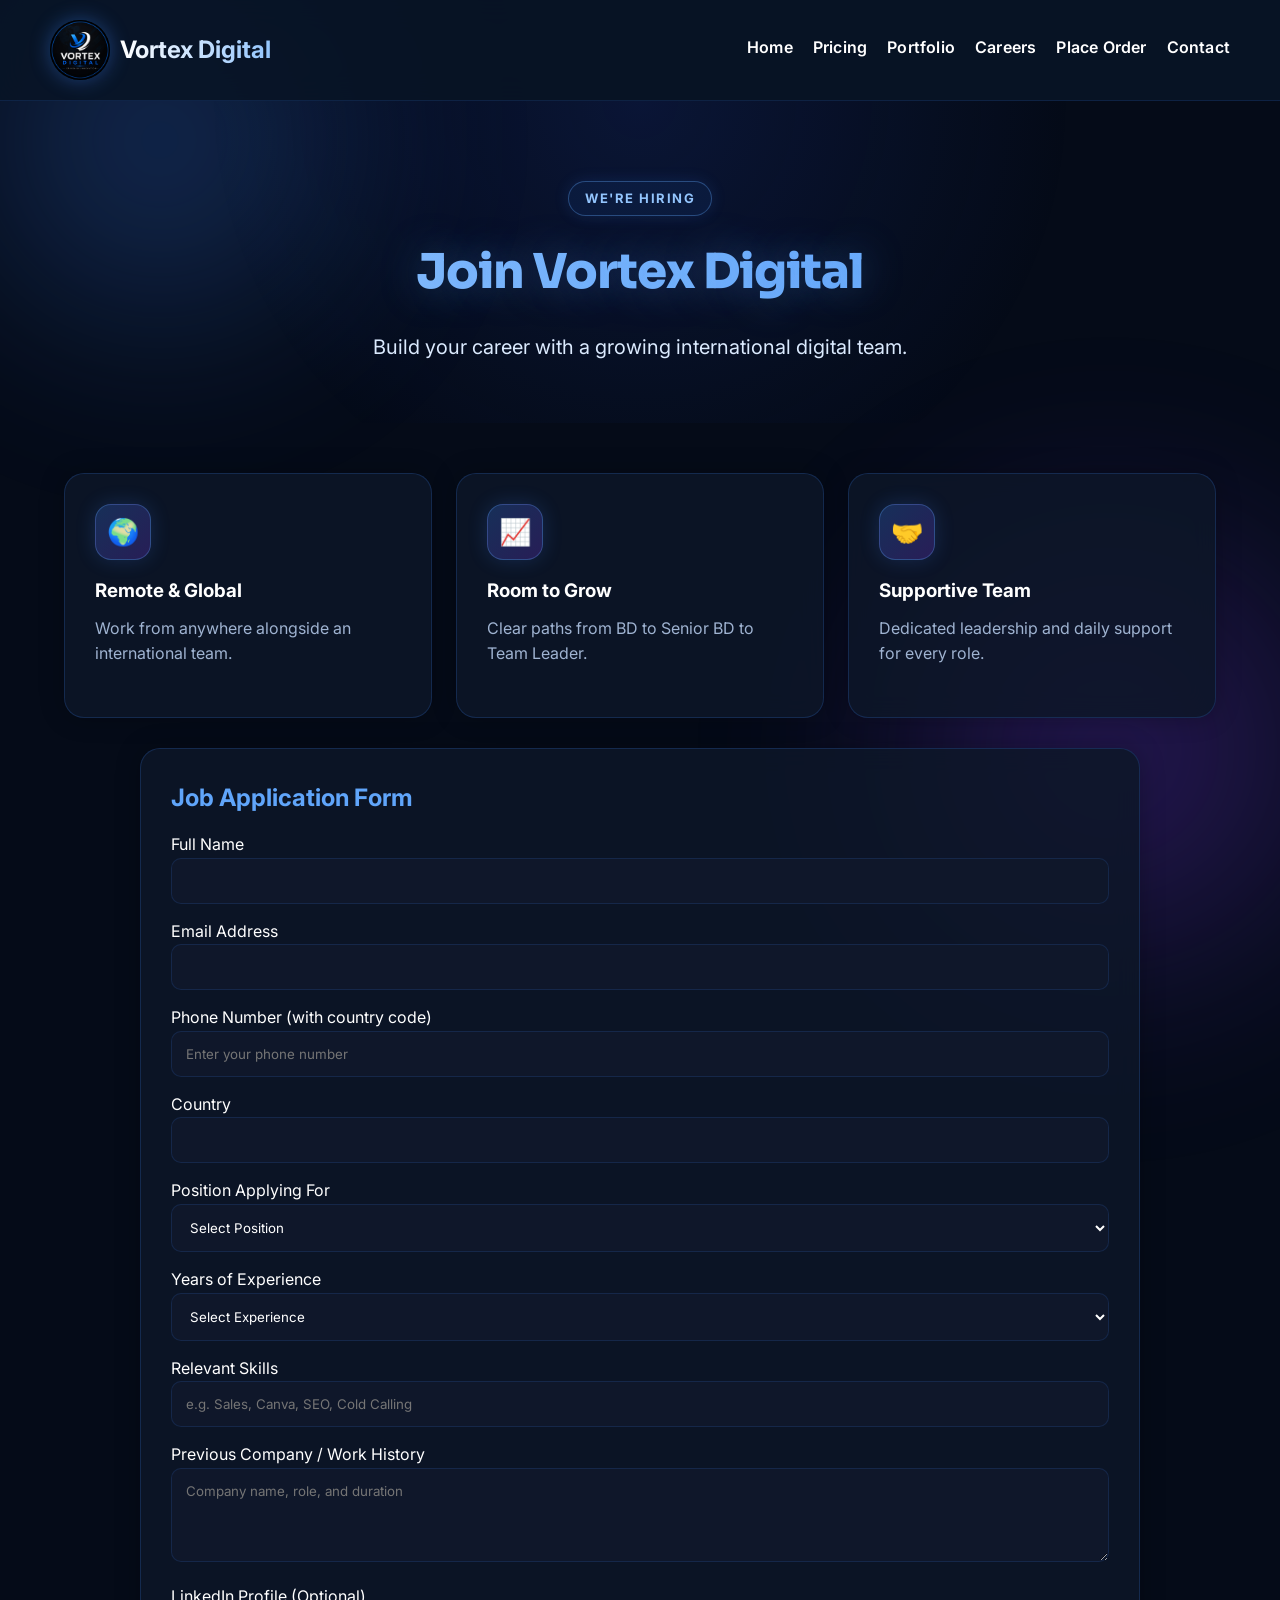
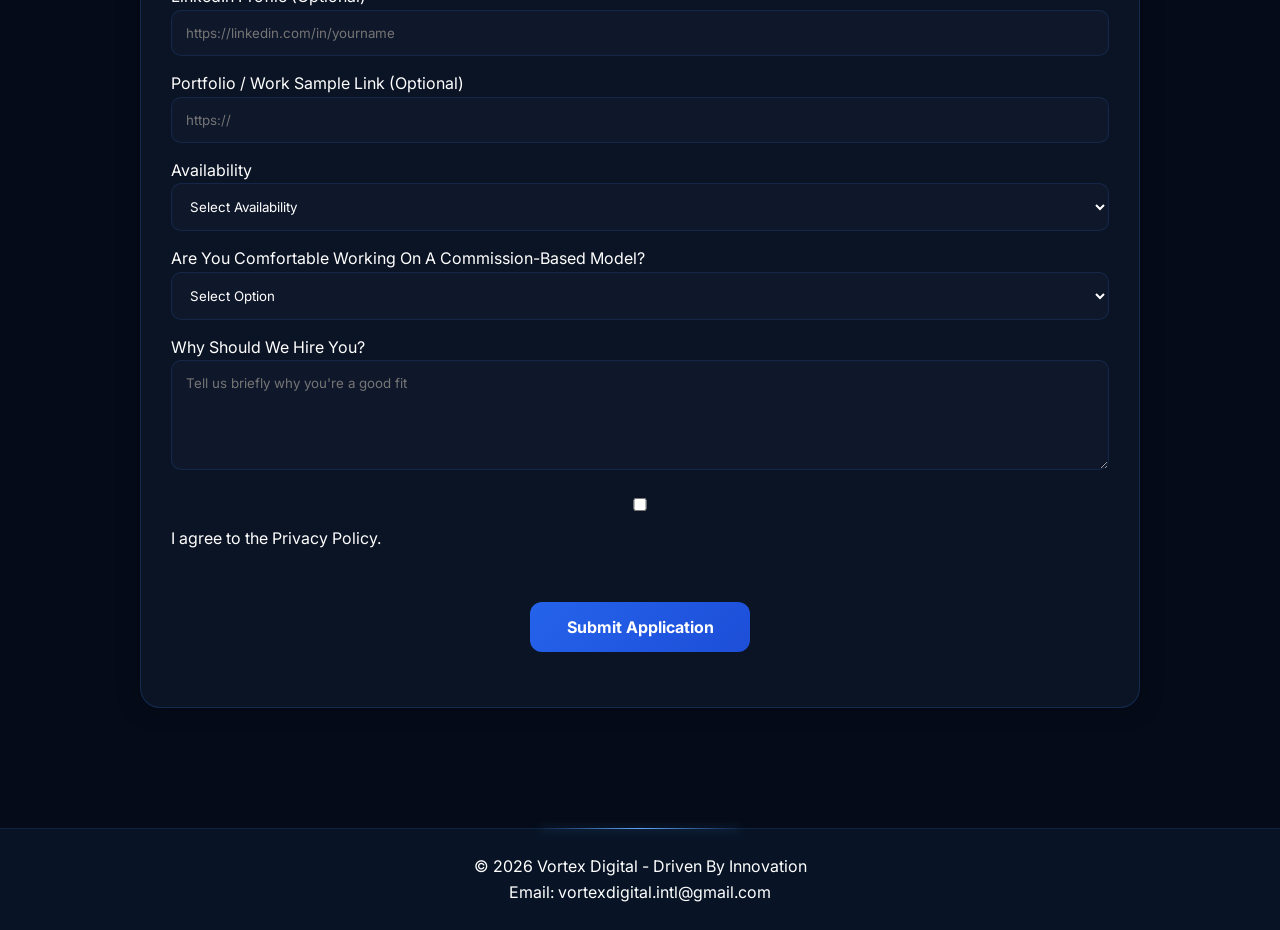
==== careers.html @ 15a07e7a "Update careers.html" ====
<!DOCTYPE html>
<html lang="en">
<head>
<meta charset="UTF-8">
<meta name="viewport" content="width=device-width, initial-scale=1.0">
<title>Careers - Vortex Digital</title>
<link rel="stylesheet" href="style.css">
<meta property="og:title" content="Vortex Digital - Careers">
<meta property="og:description" content="Join a growing international digital team at Vortex Digital.">
<meta property="og:image" content="https://vortexdigital-intl.github.io/vortex-digital/vortex.digital.png">
<meta property="og:image:width" content="1200">
<meta property="og:image:height" content="630">
<meta property="og:image:type" content="image/png">
<meta property="og:url" content="https://vortexdigital-intl.github.io/vortex-digital/careers.html">
<meta property="og:type" content="website">
<meta name="twitter:card" content="summary_large_image">
<meta name="twitter:title" content="Vortex Digital - Careers">
<meta name="twitter:description" content="Join a growing international digital team at Vortex Digital.">
<meta name="twitter:image" content="https://vortexdigital-intl.github.io/vortex-digital/vortex.digital.png">
</head>

<body>

<header>
<div class="logo">
<img src="logo.png.jpeg" alt="Vortex Digital">
<h2>Vortex Digital</h2>
</div>

<nav>
<a href="index.html">Home</a>
<a href="pricing.html">Pricing</a>
<a href="portfolio.html">Portfolio</a>
<a href="careers.html">Careers</a>
<a href="place-order.html">Place Order</a>
<a href="contact.html">Contact</a>
</nav>
</header>

<section class="hero hero-small">
<span class="eyebrow">We're Hiring</span>
<h1>Join Vortex Digital</h1>
<p>Build your career with a growing international digital team.</p>
</section>

<div class="container">

<div class="info-grid" style="margin-bottom:30px;">
<div class="card">
<div class="icon-badge">🌍</div>
<h3>Remote & Global</h3>
<p class="card-sub">Work from anywhere alongside an international team.</p>
</div>
<div class="card">
<div class="icon-badge">📈</div>
<h3>Room to Grow</h3>
<p class="card-sub">Clear paths from BD to Senior BD to Team Leader.</p>
</div>
<div class="card">
<div class="icon-badge">🤝</div>
<h3>Supportive Team</h3>
<p class="card-sub">Dedicated leadership and daily support for every role.</p>
</div>
</div>

<div class="card">

<h2>Job Application Form</h2>

<form action="https://api.web3forms.com/submit" method="POST" autocomplete="on">

<input type="hidden" name="access_key" value="4c123d40-5a37-40a6-bb1e-c8c5b53f1a1d">
<input type="hidden" name="subject" value="New Job Application - Vortex Digital">
<input type="hidden" name="from_name" value="Vortex Digital Careers">
<input type="hidden" name="redirect" value="https://vortexdigital-intl.github.io/vortex-digital/thank-you.html">
<input type="checkbox" name="botcheck" style="display:none">

<label for="full_name">Full Name</label>
<input type="text" id="full_name" name="Full Name" autocomplete="name" required>

<label for="email">Email Address</label>
<input type="email" id="email" name="Email Address" autocomplete="email" required>

<label for="phone">Phone Number (with country code)</label>
<input type="tel" id="phone" name="Phone Number" placeholder="Enter your phone number" autocomplete="tel" required>

<label for="country">Country</label>
<input type="text" id="country" name="Country" autocomplete="country-name" required>

<label for="position">Position Applying For</label>
<select id="position" name="Position Applying For" required>
<option value="">Select Position</option>
<option value="Business Development Representative (Bulk Hiring)">Business Development Representative (Bulk Hiring)</option>
<option value="Graphic Designer">Graphic Designer</option>
<option value="Team Leader">Team Leader</option>
<option value="Appointment Setter">Appointment Setter</option>
<option value="Project Manager">Project Manager</option>
<option value="Customer Support Representative">Customer Support Representative</option>
<option value="Other">Other</option>
</select>

<label for="experience">Years of Experience</label>
<select id="experience" name="Experience" required>
<option value="">Select Experience</option>
<option value="Fresher / No Experience">Fresher / No Experience</option>
<option value="Less than 1 Year">Less than 1 Year</option>
<option value="1-2 Years">1-2 Years</option>
<option value="3-5 Years">3-5 Years</option>
<option value="5+ Years">5+ Years</option>
</select>

<label for="skills">Relevant Skills</label>
<input type="text" id="skills" name="Skills" placeholder="e.g. Sales, Canva, SEO, Cold Calling" required>

<label for="work_history">Previous Company / Work History</label>
<textarea id="work_history" name="Work History" rows="4" placeholder="Company name, role, and duration" required></textarea>

<label for="linkedin">LinkedIn Profile (Optional)</label>
<input type="url" id="linkedin" name="LinkedIn Profile" placeholder="https://linkedin.com/in/yourname">

<label for="portfolio">Portfolio / Work Sample Link (Optional)</label>
<input type="url" id="portfolio" name="Portfolio Link" placeholder="https://">

<label for="availability">Availability</label>
<select id="availability" name="Availability" required>
<option value="">Select Availability</option>
<option value="Full Time">Full Time</option>
<option value="Part Time">Part Time</option>
</select>

<label for="commission">Are You Comfortable Working On A Commission-Based Model?</label>
<select id="commission" name="Commission Agreement" required>
<option value="">Select Option</option>
<option value="Yes">Yes</option>
<option value="No">No</option>
</select>

<label for="why_hire">Why Should We Hire You?</label>
<textarea id="why_hire" name="Why Should We Hire You" rows="5" placeholder="Tell us briefly why you're a good fit" required></textarea>

<label class="checkbox-label">
<input type="checkbox" required>
I agree to the Privacy Policy.
</label>
<br><br>

<button type="submit" class="btn">Submit Application</button>

</form>

</div>

</div>

<footer>
<p>© 2026 Vortex Digital - Driven By Innovation</p>
<p>Email: vortexdigital.intl@gmail.com</p>
</footer>

</body>
</html>
---- style.css ----
@import url('https://fonts.googleapis.com/css2?family=Sora:wght@400;600;700;800&family=Inter:wght@400;500;600&display=swap');

*{
margin:0;
padding:0;
box-sizing:border-box;
font-family:'Inter',Arial,sans-serif;
}

html{
scroll-behavior:smooth;
}

body{
background:#050b18;
color:white;
line-height:1.6;
overflow-x:hidden;
position:relative;
}

/* ---- Vortex glow field: slow-drifting aurora orbs behind everything ----
   Ties the "glow" back to the brand name itself — a vortex of light
   drifting behind the content instead of a flat background. */
body::before,
body::after{
content:"";
position:fixed;
border-radius:50%;
filter:blur(90px);
opacity:0.35;
z-index:-1;
pointer-events:none;
}

body::before{
width:520px;
height:520px;
top:-120px;
left:-100px;
background:radial-gradient(circle,#3b82f6,transparent 70%);
animation:driftOne 22s ease-in-out infinite;
}

body::after{
width:620px;
height:620px;
bottom:-160px;
right:-140px;
background:radial-gradient(circle,#7c3aed,transparent 70%);
animation:driftTwo 26s ease-in-out infinite;
}

@keyframes driftOne{
0%,100%{ transform:translate(0,0) scale(1); }
50%{ transform:translate(60px,50px) scale(1.15); }
}

@keyframes driftTwo{
0%,100%{ transform:translate(0,0) scale(1); }
50%{ transform:translate(-50px,-40px) scale(1.1); }
}

header{
background:rgba(8,20,38,0.9);
backdrop-filter:blur(15px);
padding:20px 50px;
display:flex;
justify-content:space-between;
align-items:center;
border-bottom:1px solid rgba(59,130,246,0.15);
position:sticky;
top:0;
z-index:999;
}

.logo{
display:flex;
align-items:center;
gap:10px;
}

.logo img{
width:60px;
height:60px;
border-radius:50%;
box-shadow:0 0 20px rgba(59,130,246,0.4);
animation:logoGlow 4s ease-in-out infinite;
}

@keyframes logoGlow{
0%,100%{ box-shadow:0 0 20px rgba(59,130,246,0.4); }
50%{ box-shadow:0 0 32px rgba(59,130,246,0.7); }
}

.logo h2{
background:linear-gradient(90deg,#ffffff,#93c5fd);
-webkit-background-clip:text;
background-clip:text;
color:transparent;
}

nav{
display:flex;
align-items:center;
}

nav a{
position:relative;
color:white;
text-decoration:none;
margin-left:20px;
font-weight:600;
letter-spacing:0.2px;
transition:color 0.3s ease;
padding-bottom:4px;
}

nav a::after{
content:"";
position:absolute;
left:0;
bottom:0;
width:0%;
height:2px;
background:linear-gradient(90deg,#60a5fa,#a78bfa);
box-shadow:0 0 8px rgba(96,165,250,0.8);
transition:width 0.3s ease;
}

nav a:hover{
color:#60a5fa;
text-shadow:0 0 10px rgba(96,165,250,0.7);
}

nav a:hover::after{
width:100%;
}

.hero{
padding:140px 20px;
text-align:center;
background:
radial-gradient(circle at top,#1e40af33,transparent 60%);
position:relative;
}

.hero h1{
font-family:'Sora',Arial,sans-serif;
font-size:72px;
font-weight:800;
letter-spacing:-1px;
background:linear-gradient(100deg,#93c5fd,#60a5fa 35%,#a78bfa 65%,#60a5fa);
background-size:250% auto;
-webkit-background-clip:text;
background-clip:text;
color:transparent;
text-shadow:0 0 40px rgba(96,165,250,0.35);
margin-bottom:20px;
animation:shimmerText 6s ease-in-out infinite, fadeInUp 0.8s ease both;
}

@keyframes shimmerText{
0%{ background-position:0% center; }
50%{ background-position:100% center; }
100%{ background-position:0% center; }
}

.hero p{
max-width:850px;
margin:auto;
font-size:20px;
color:#dbeafe;
animation:fadeInUp 0.8s ease 0.15s both;
}

.btn{
display:block;
width:220px;
margin:25px auto;
background:linear-gradient(135deg,#2563eb,#1d4ed8);
padding:15px 30px;
color:white;
text-decoration:none;
border-radius:12px;
font-weight:bold;
text-align:center;
transition:transform 0.25s ease, box-shadow 0.25s ease, filter 0.25s ease;
position:relative;
overflow:hidden;
border:none;
cursor:pointer;
font-size:16px;
}

.btn::before{
content:"";
position:absolute;
top:0;
left:-75%;
width:50%;
height:100%;
background:linear-gradient(120deg,transparent,rgba(255,255,255,0.35),transparent);
transform:skewX(-20deg);
transition:left 0.6s ease;
}

.btn:hover::before{
left:125%;
}

.btn:hover{
transform:translateY(-3px);
box-shadow:0 0 25px rgba(59,130,246,0.6);
filter:brightness(1.05);
}

.btn:active{
transform:translateY(-1px) scale(0.97);
}

.container{
width:90%;
max-width:1200px;
margin:auto;
padding:50px 0;
}

.card{
background:rgba(13,23,41,0.85);
backdrop-filter:blur(12px);
padding:30px;
margin:20px auto;
border-radius:20px;
border:1px solid rgba(59,130,246,0.2);
max-width:1000px;
transition:transform 0.4s ease, border-color 0.4s ease, box-shadow 0.4s ease;
box-shadow:0 0 25px rgba(0,0,0,0.25);
opacity:0;
animation:fadeInUp 0.6s cubic-bezier(0.22,1,0.36,1) forwards;
}

.card:nth-of-type(1){ animation-delay:0.1s; }
.card:nth-of-type(2){ animation-delay:0.2s; }
.card:nth-of-type(3){ animation-delay:0.3s; }
.card:nth-of-type(4){ animation-delay:0.4s; }
.card:nth-of-type(5){ animation-delay:0.5s; }
.card:nth-of-type(6){ animation-delay:0.6s; }

.card:hover{
transform:translateY(-8px);
border-color:#3b82f6;
box-shadow:
0 0 25px rgba(59,130,246,0.25),
0 0 50px rgba(59,130,246,0.15);
}

.card h2{
color:#60a5fa;
margin-bottom:15px;
}

.card h3{
margin-bottom:10px;
color:white;
}

@keyframes fadeInUp{
from{ opacity:0; transform:translateY(24px); }
to{ opacity:1; transform:translateY(0); }
}

footer{
background:#081426;
padding:25px;
text-align:center;
margin-top:50px;
border-top:1px solid rgba(59,130,246,0.15);
position:relative;
}

footer::before{
content:"";
position:absolute;
top:-1px;
left:50%;
transform:translateX(-50%);
width:200px;
height:1px;
background:linear-gradient(90deg,transparent,#60a5fa,transparent);
box-shadow:0 0 10px rgba(96,165,250,0.6);
}

input,
select,
textarea{
width:100%;
padding:14px;
border:none;
border-radius:10px;
margin-bottom:15px;
background:#0f172a;
color:white;
border:1px solid rgba(59,130,246,0.15);
transition:border-color 0.25s ease, box-shadow 0.25s ease;
}

input:focus,
select:focus,
textarea:focus{
outline:none;
border-color:#3b82f6;
box-shadow:0 0 15px rgba(59,130,246,0.3);
}

/* Respect people who prefer reduced motion */
@media (prefers-reduced-motion: reduce){
*{
animation-duration:0.01ms !important;
animation-iteration-count:1 !important;
transition-duration:0.01ms !important;
scroll-behavior:auto !important;
}
body::before,
body::after{
display:none;
}
}

/* ===================== Premium components ===================== */

.eyebrow{
display:inline-block;
font-size:13px;
font-weight:700;
letter-spacing:1.5px;
text-transform:uppercase;
color:#93c5fd;
padding:6px 16px;
border:1px solid rgba(96,165,250,0.35);
border-radius:999px;
background:rgba(59,130,246,0.08);
margin-bottom:18px;
box-shadow:0 0 15px rgba(59,130,246,0.15);
}

.hero-small{
padding:80px 20px 60px;
}

.hero-small h1{
font-size:48px;
}

.card-sub{
color:#9fb3d1;
margin-bottom:20px;
}

.icon-badge{
width:56px;
height:56px;
border-radius:16px;
background:linear-gradient(135deg,rgba(59,130,246,0.25),rgba(124,58,237,0.25));
border:1px solid rgba(96,165,250,0.3);
display:flex;
align-items:center;
justify-content:center;
font-size:26px;
margin-bottom:16px;
box-shadow:0 0 20px rgba(59,130,246,0.2);
}

.info-grid,
.service-grid,
.pricing-grid{
display:grid;
grid-template-columns:repeat(auto-fit,minmax(260px,1fr));
gap:24px;
}

.info-grid .card,
.service-grid .card,
.pricing-grid .card{
max-width:none;
margin:0;
}

.stats-bar{
display:grid;
grid-template-columns:repeat(auto-fit,minmax(140px,1fr));
gap:20px;
text-align:center;
margin:10px 0 5px;
}

.stat-block .stat-num{
display:block;
font-family:'Sora',Arial,sans-serif;
font-size:36px;
font-weight:800;
background:linear-gradient(90deg,#93c5fd,#a78bfa);
-webkit-background-clip:text;
background-clip:text;
color:transparent;
}

.stat-block .stat-label{
display:block;
font-size:13px;
color:#9fb3d1;
margin-top:4px;
}

.check-list{
list-style:none;
display:flex;
flex-direction:column;
gap:12px;
}

.check-list li{
display:flex;
align-items:center;
gap:12px;
font-size:16px;
}

.check-list li::before{
content:"✓";
flex-shrink:0;
width:26px;
height:26px;
border-radius:50%;
background:linear-gradient(135deg,#2563eb,#7c3aed);
color:white;
display:flex;
align-items:center;
justify-content:center;
font-size:14px;
font-weight:800;
box-shadow:0 0 12px rgba(59,130,246,0.4);
}

.price-list{
list-style:none;
display:flex;
flex-direction:column;
gap:0;
}

.price-list li{
display:flex;
justify-content:space-between;
align-items:baseline;
gap:12px;
padding:12px 0;
border-bottom:1px solid rgba(59,130,246,0.12);
}

.price-list li:last-child{
border-bottom:none;
}

.price-list .price-tag{
color:#60a5fa;
font-weight:700;
white-space:nowrap;
}

.cta-section{
text-align:center;
padding:60px 20px;
border-radius:24px;
background:radial-gradient(circle at center,#1e40af22,transparent 70%);
border:1px solid rgba(59,130,246,0.15);
margin:20px 0;
}

.cta-section h2{
color:#60a5fa;
font-size:32px;
margin-bottom:10px;
}

.cta-section p{
color:#dbeafe;
max-width:600px;
margin:0 auto 10px;
}

.success-badge{
width:80px;
height:80px;
border-radius:50%;
background:linear-gradient(135deg,#22c55e,#16a34a);
display:flex;
align-items:center;
justify-content:center;
font-size:38px;
margin:0 auto 20px;
box-shadow:0 0 30px rgba(34,197,94,0.4);
}



@media(max-width:768px){
header{
padding:15px 10px;
flex-direction:column;
}

.logo{
flex-direction:column;
gap:5px;
}

.logo img{
width:70px;
height:70px;
}

.logo h2{
font-size:32px;
text-align:center;
}

nav{
display:grid;
grid-template-columns:repeat(3,1fr);
gap:10px;
width:100%;
margin-top:15px;
}

nav a{
margin:0;
font-size:15px;
text-align:center;
}

.hero{
padding:60px 15px;
}

.hero h1{
font-size:44px;
line-height:1.1;
}

.hero p{
font-size:18px;
max-width:95%;
}

.btn{
width:90%;
max-width:300px;
}

.card{
padding:20px;
margin:15px auto;
max-width:95%;
}

.card h2{
font-size:26px;
}

.card h3{
font-size:22px;
}

.container{
width:95%;
}
}
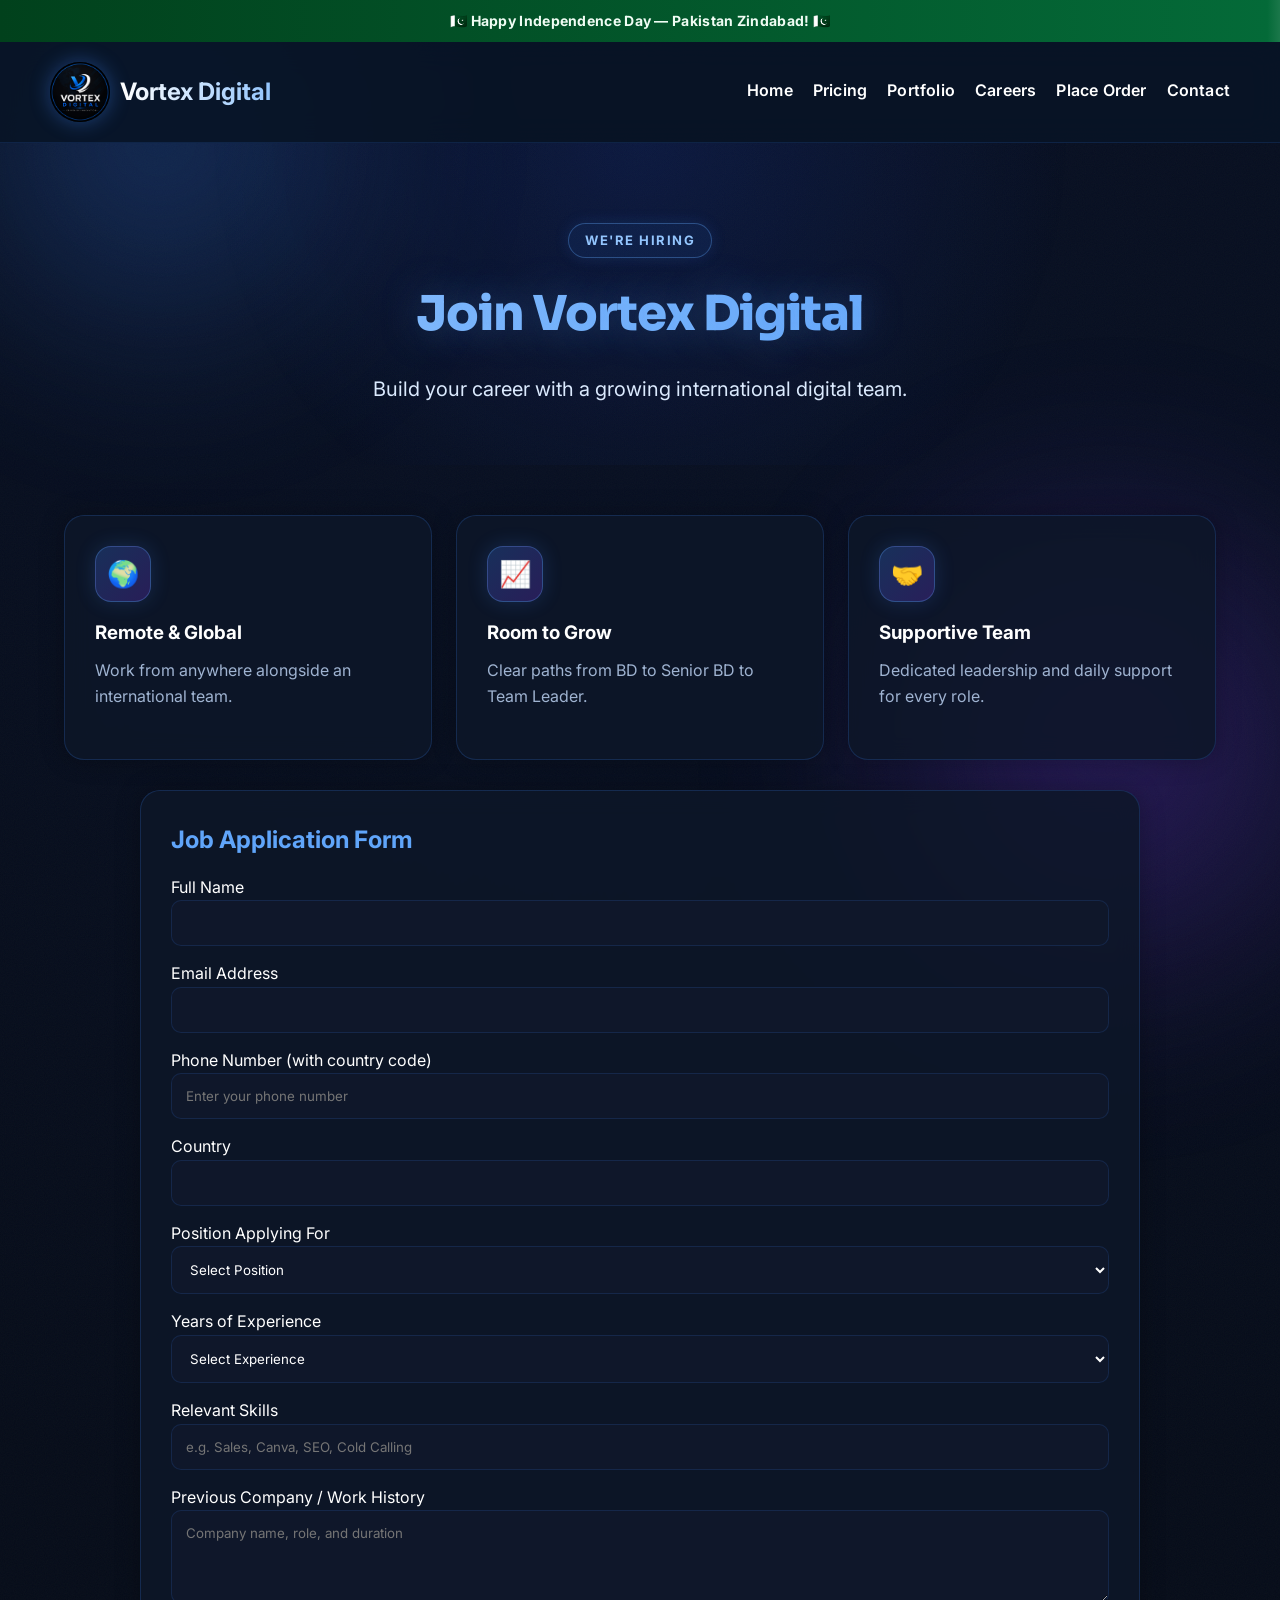
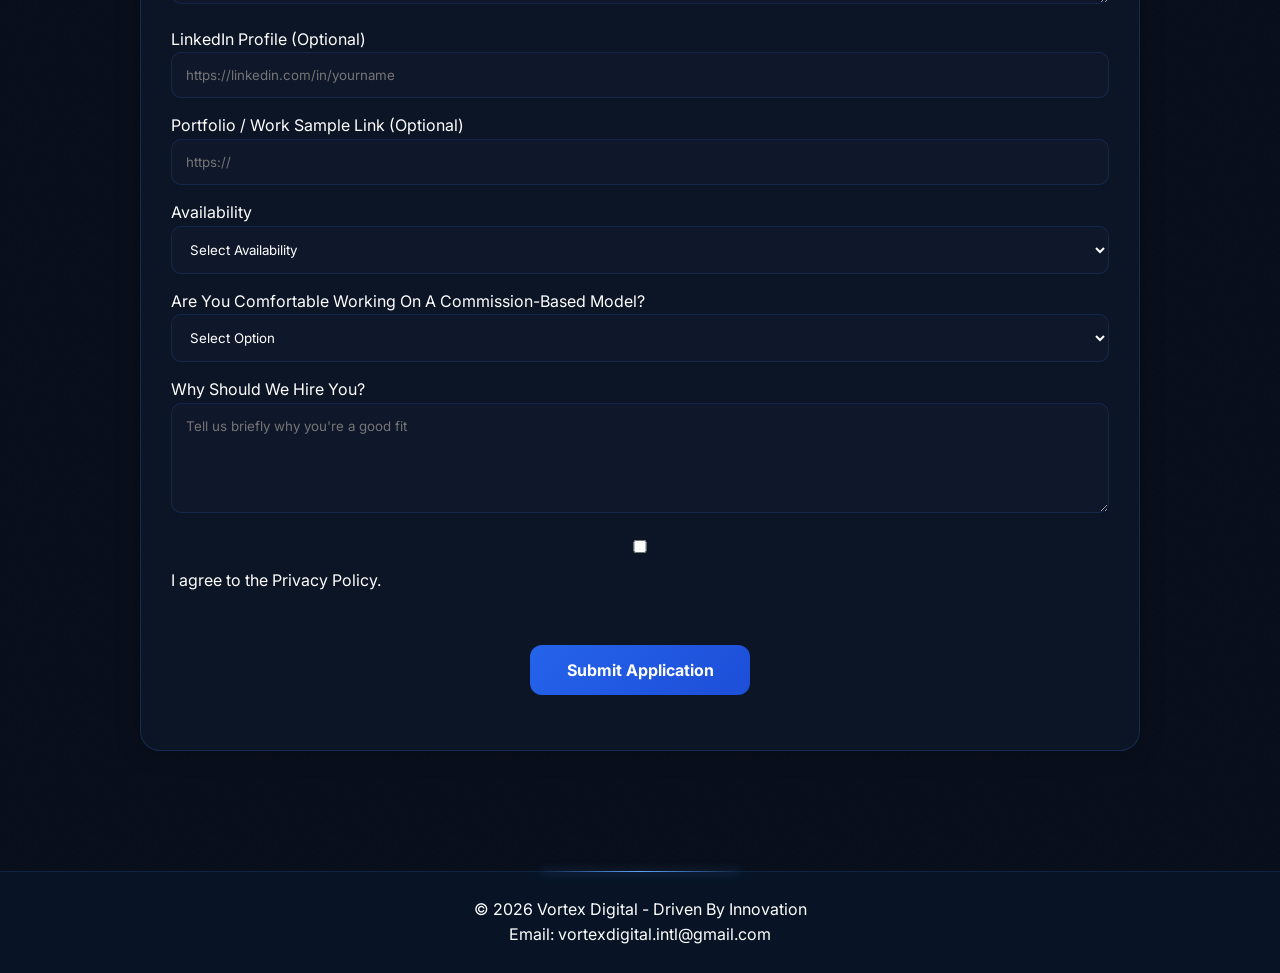
==== commit 4cefefaa: "Update careers.html" ====
--- a/careers.html
+++ b/careers.html
@@ -20,6 +20,8 @@
 </head>
 
 <body>
+<div class="indep-banner">🇵🇰 Happy Independence Day — Pakistan Zindabad! 🇵🇰</div>
+
 
 <header>
 <div class="logo">
--- a/style.css
+++ b/style.css
@@ -504,6 +504,163 @@
 
 
 
+/* ===================== Independence Day banner ===================== */
+.indep-banner{
+display:flex;
+align-items:center;
+justify-content:center;
+gap:10px;
+text-align:center;
+padding:10px 16px;
+font-size:14px;
+font-weight:700;
+letter-spacing:0.3px;
+color:#f0fdf4;
+background:linear-gradient(90deg,#01411C,#046A38 45%,#ffffff 50%,#046A38 55%,#01411C);
+background-size:220% auto;
+animation:flagShimmer 8s ease-in-out infinite;
+position:relative;
+z-index:1000;
+}
+
+@keyframes flagShimmer{
+0%,100%{ background-position:0% center; }
+50%{ background-position:100% center; }
+}
+
+/* ===================== Trust badges ===================== */
+.trust-row{
+display:flex;
+flex-wrap:wrap;
+justify-content:center;
+gap:14px;
+margin:30px 0 10px;
+}
+
+.trust-pill{
+display:flex;
+align-items:center;
+gap:8px;
+padding:10px 18px;
+border-radius:999px;
+background:rgba(13,23,41,0.7);
+border:1px solid rgba(59,130,246,0.25);
+font-size:14px;
+font-weight:600;
+color:#dbeafe;
+}
+
+/* ===================== Subtle grain texture for depth ===================== */
+body{
+background-image:
+radial-gradient(circle at top,#1e40af14,transparent 60%),
+url("data:image/svg+xml;utf8,<svg xmlns='http://www.w3.org/2000/svg' width='120' height='120'><filter id='n'><feTurbulence type='fractalNoise' baseFrequency='0.9' numOctaves='2' stitchTiles='stitch'/></filter><rect width='100%25' height='100%25' filter='url(%23n)' opacity='0.035'/></svg>");
+}
+
+/* ===================== Card accent line ===================== */
+.card{
+position:relative;
+}
+.card::before{
+content:"";
+position:absolute;
+top:0;
+left:20px;
+right:20px;
+height:2px;
+background:linear-gradient(90deg,transparent,#60a5fa,#a78bfa,transparent);
+opacity:0;
+transition:opacity 0.4s ease;
+}
+.card:hover::before{
+opacity:1;
+}
+
+/* ===================== Original portfolio mockup tiles ===================== */
+.mockup{
+border-radius:16px;
+overflow:hidden;
+border:1px solid rgba(96,165,250,0.25);
+margin-bottom:16px;
+background:#0a1428;
+}
+
+.mockup-overlay{
+position:relative;
+aspect-ratio:16/9;
+background:
+linear-gradient(160deg,#0a1428,#0d1c33 60%,#111f3d);
+display:flex;
+align-items:flex-end;
+padding:16px;
+}
+.mockup-overlay::before{
+content:"";
+position:absolute;
+inset:0;
+background:
+radial-gradient(circle at 15% 20%,rgba(96,165,250,0.25),transparent 40%),
+radial-gradient(circle at 85% 80%,rgba(167,139,250,0.2),transparent 40%);
+}
+.mockup-overlay .mockup-frame{
+position:relative;
+width:100%;
+border:2px solid rgba(96,165,250,0.5);
+border-radius:10px;
+padding:10px 14px;
+background:rgba(5,11,24,0.55);
+backdrop-filter:blur(4px);
+font-size:12px;
+color:#93c5fd;
+letter-spacing:0.5px;
+}
+
+.mockup-avatar{
+aspect-ratio:1/1;
+display:flex;
+align-items:center;
+justify-content:center;
+background:linear-gradient(160deg,#111f3d,#1b2a4d);
+position:relative;
+}
+.mockup-avatar::before{
+content:"";
+position:absolute;
+inset:0;
+background:radial-gradient(circle at 50% 30%,rgba(124,58,237,0.35),transparent 60%);
+}
+.mockup-avatar .avatar-shape{
+position:relative;
+width:60%;
+aspect-ratio:1/1;
+border-radius:50%;
+background:linear-gradient(160deg,#60a5fa,#7c3aed);
+box-shadow:0 0 40px rgba(124,58,237,0.5);
+}
+
+.mockup-banner{
+aspect-ratio:3/1;
+background:linear-gradient(120deg,#1d4ed8,#7c3aed);
+display:flex;
+align-items:center;
+justify-content:center;
+color:white;
+font-family:'Sora',Arial,sans-serif;
+font-weight:800;
+font-size:18px;
+letter-spacing:1px;
+text-shadow:0 0 20px rgba(0,0,0,0.4);
+}
+
+.mockup-label{
+padding:10px 14px;
+font-size:12px;
+color:#9fb3d1;
+text-align:center;
+background:rgba(13,23,41,0.9);
+}
+
+
 @media(max-width:768px){
 header{
 padding:15px 10px;
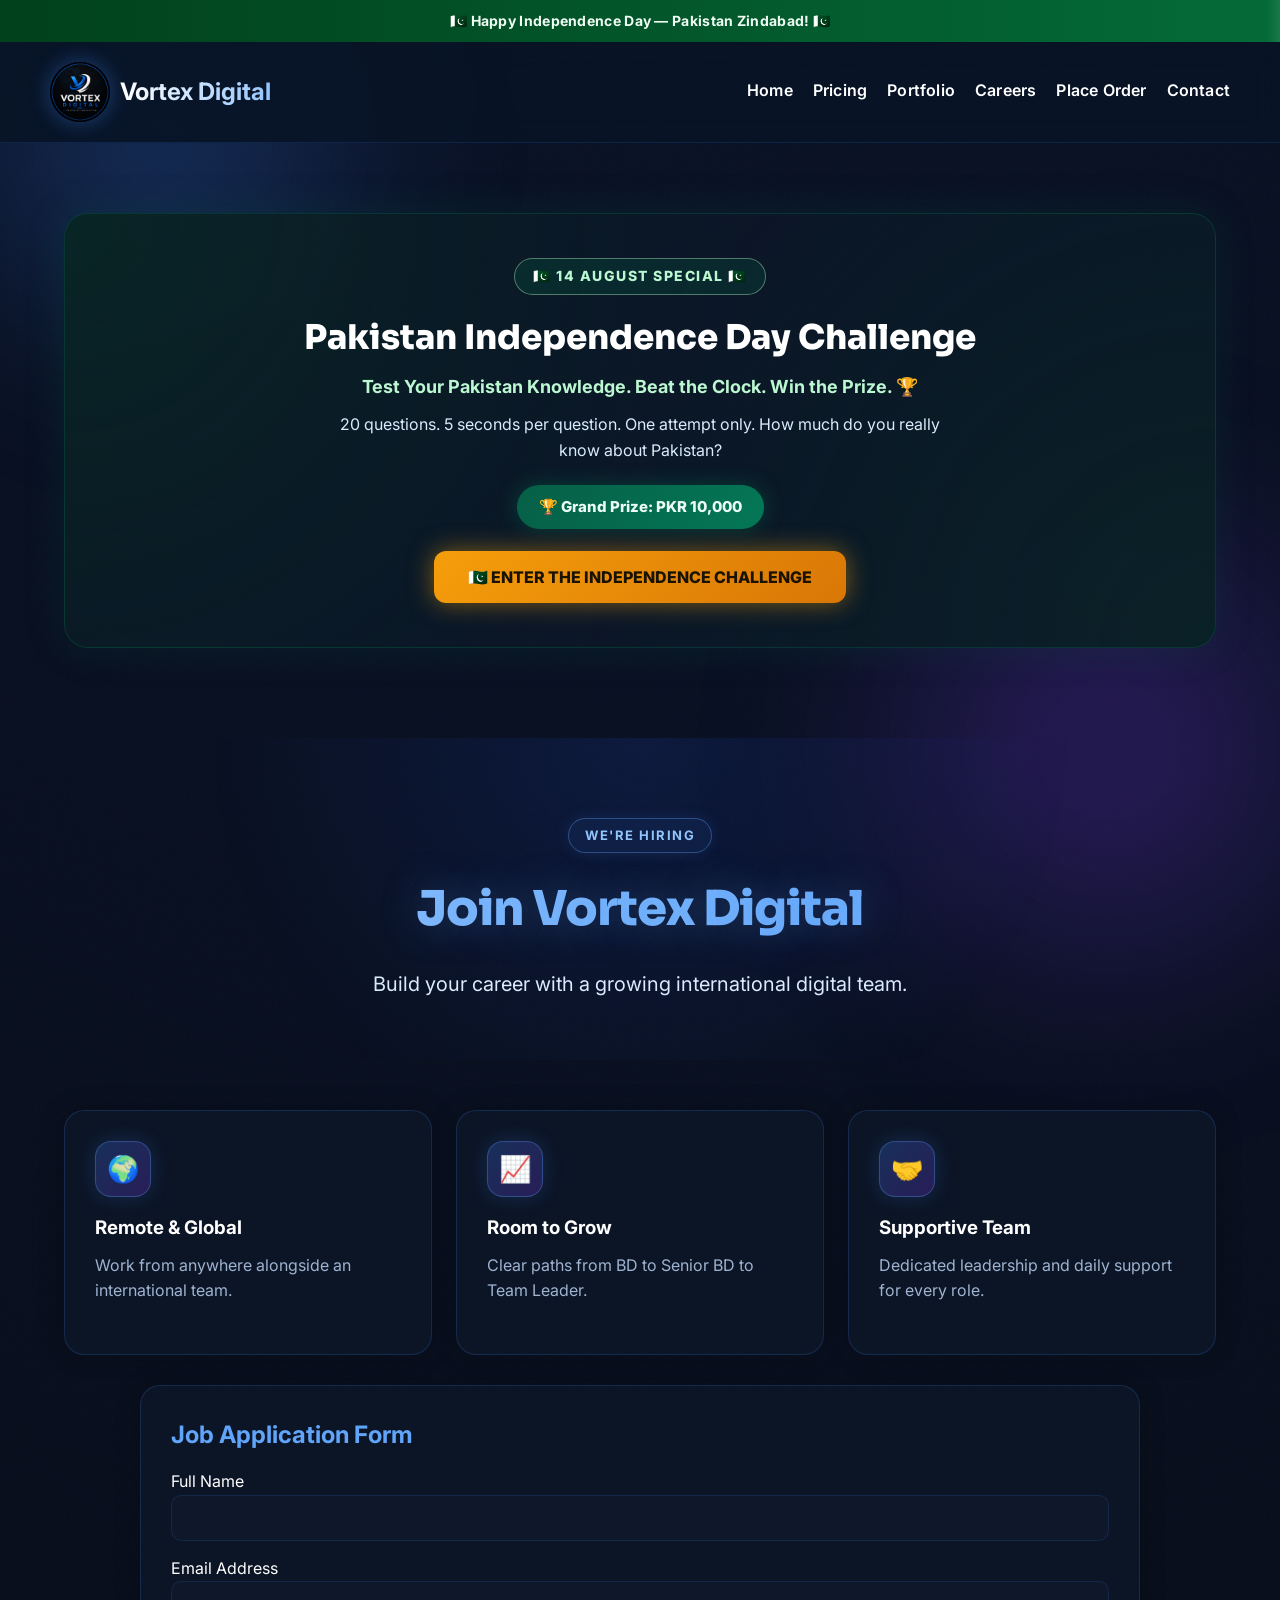
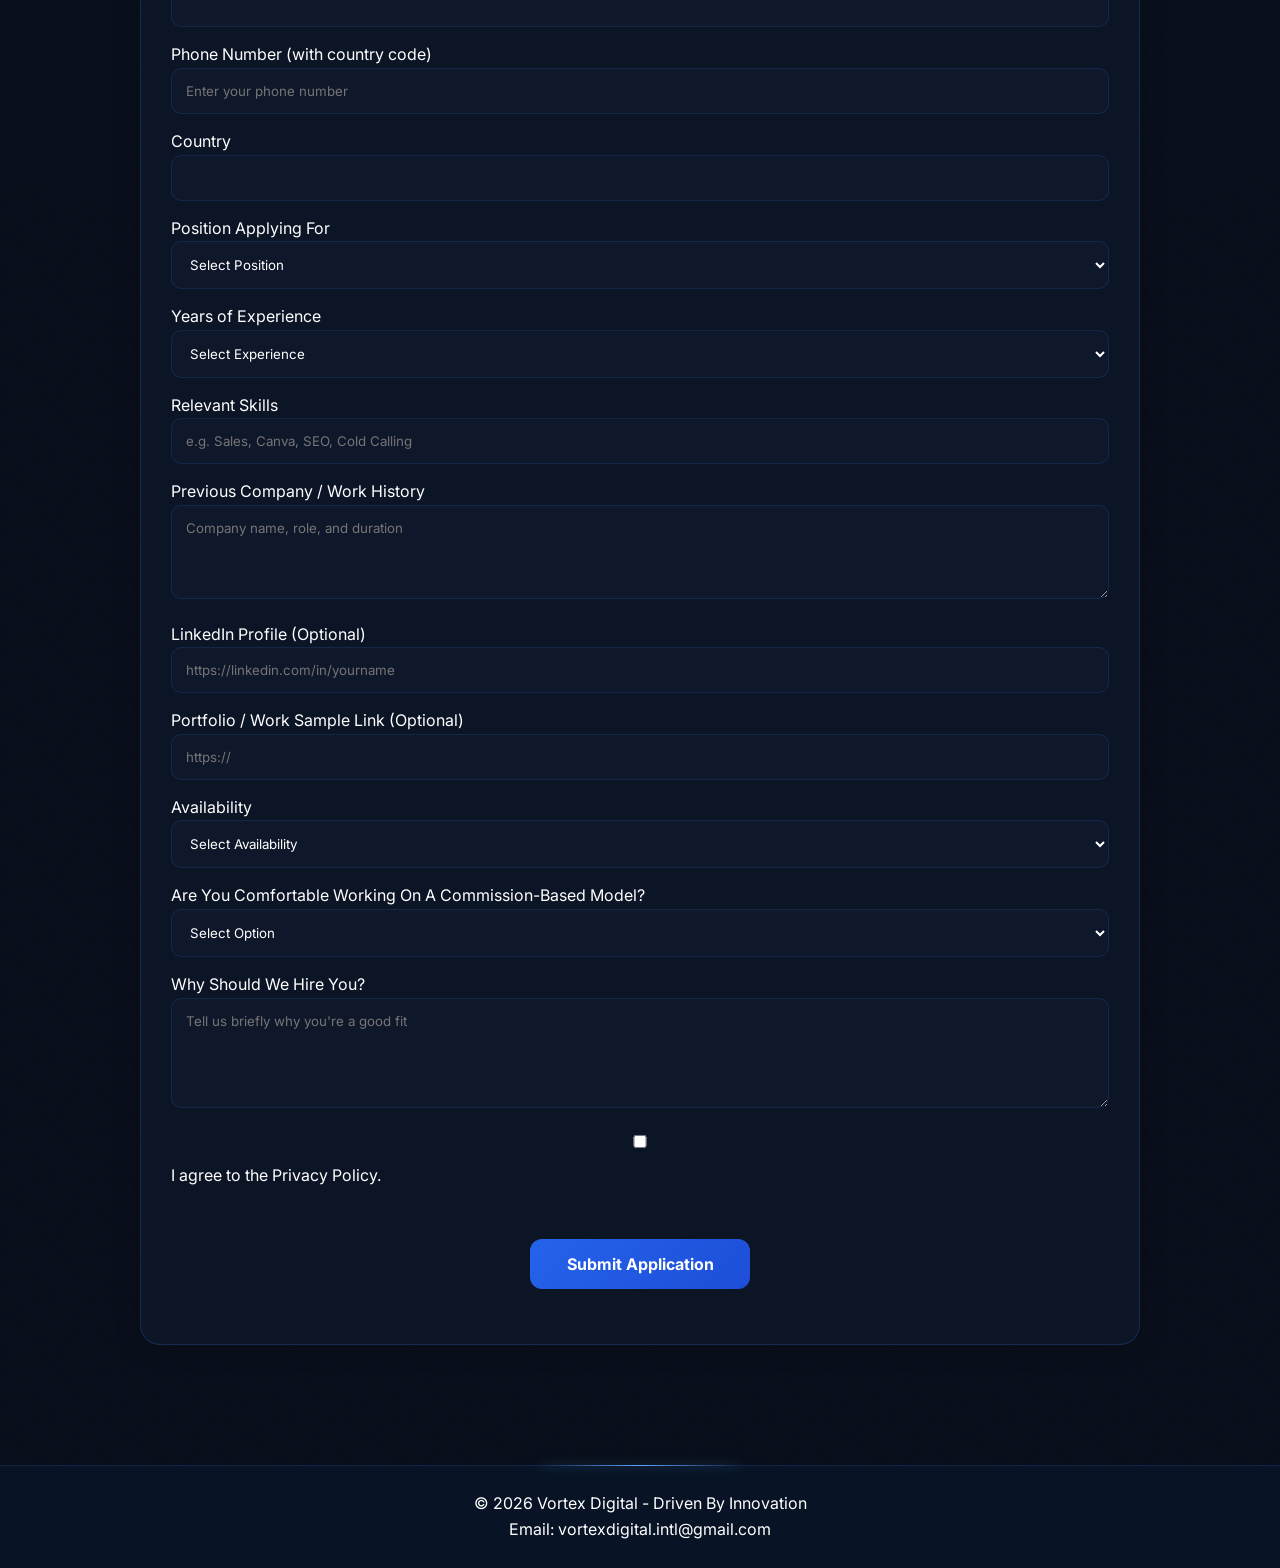
==== commit c48ac5d8: "Update careers.html" ====
--- a/careers.html
+++ b/careers.html
@@ -38,6 +38,18 @@
 <a href="contact.html">Contact</a>
 </nav>
 </header>
+<div class="container">
+<div class="iday-card">
+<span class="iday-eyebrow">🇵🇰 14 AUGUST SPECIAL 🇵🇰</span>
+<h2>Pakistan Independence Day Challenge</h2>
+<p class="iday-sub">Test Your Pakistan Knowledge. Beat the Clock. Win the Prize. 🏆</p>
+<p class="iday-desc">20 questions. 5 seconds per question. One attempt only. How much do you really know about Pakistan?</p>
+<div class="iday-prize">🏆 Grand Prize: PKR 10,000</div>
+<br>
+<button class="btn-gold" id="iday-open-btn">🇵🇰 ENTER THE INDEPENDENCE CHALLENGE</button>
+</div>
+</div>
+
 
 <section class="hero hero-small">
 <span class="eyebrow">We're Hiring</span>
@@ -159,5 +171,6 @@
 <p>Email: vortexdigital.intl@gmail.com</p>
 </footer>
 
+<script src="independence-challenge.js" defer></script>
 </body>
 </html>
--- a/style.css
+++ b/style.css
@@ -661,6 +661,381 @@
 }
 
 
+/* ===================== Independence Day Challenge ===================== */
+
+.iday-card{
+position:relative;
+overflow:hidden;
+text-align:center;
+padding:44px 28px;
+border-radius:24px;
+background:
+radial-gradient(circle at top left,#01411C55,transparent 55%),
+radial-gradient(circle at bottom right,#04382055,transparent 55%),
+rgba(13,23,41,0.9);
+border:1px solid rgba(6,95,70,0.4);
+box-shadow:0 0 40px rgba(6,95,70,0.2);
+margin:20px 0 40px;
+}
+
+.iday-eyebrow{
+display:inline-block;
+font-size:14px;
+font-weight:800;
+letter-spacing:1.5px;
+color:#bbf7d0;
+padding:6px 18px;
+border-radius:999px;
+border:1px solid rgba(187,247,208,0.4);
+background:rgba(6,95,70,0.25);
+margin-bottom:16px;
+}
+
+.iday-card h2{
+font-family:'Sora',Arial,sans-serif;
+font-size:34px;
+font-weight:800;
+color:#ffffff;
+margin-bottom:8px;
+}
+
+.iday-card .iday-sub{
+font-size:18px;
+color:#bbf7d0;
+font-weight:700;
+margin-bottom:10px;
+}
+
+.iday-card .iday-desc{
+max-width:600px;
+margin:0 auto 22px;
+color:#dbeafe;
+}
+
+.iday-prize{
+display:inline-flex;
+align-items:center;
+gap:10px;
+padding:10px 22px;
+border-radius:999px;
+background:linear-gradient(135deg,#065f46,#047857);
+color:#ecfdf5;
+font-weight:800;
+font-size:15px;
+margin-bottom:22px;
+box-shadow:0 0 20px rgba(4,120,87,0.4);
+}
+
+.btn-gold{
+display:inline-block;
+background:linear-gradient(135deg,#f59e0b,#d97706);
+color:#1a1200;
+padding:16px 34px;
+border-radius:12px;
+font-weight:800;
+text-decoration:none;
+border:none;
+cursor:pointer;
+font-size:16px;
+box-shadow:0 0 25px rgba(245,158,11,0.5);
+transition:transform 0.25s ease, box-shadow 0.25s ease;
+}
+.btn-gold:hover{
+transform:translateY(-3px);
+box-shadow:0 0 35px rgba(245,158,11,0.7);
+}
+.btn-gold:active{
+transform:translateY(-1px) scale(0.97);
+}
+
+/* ---- Modal shell ---- */
+.iday-overlay{
+position:fixed;
+inset:0;
+background:rgba(2,6,16,0.88);
+backdrop-filter:blur(6px);
+z-index:5000;
+display:none;
+align-items:flex-start;
+justify-content:center;
+overflow-y:auto;
+padding:30px 16px;
+}
+.iday-overlay.open{ display:flex; }
+
+.iday-modal{
+background:#0a1428;
+border:1px solid rgba(59,130,246,0.25);
+border-radius:24px;
+max-width:640px;
+width:100%;
+padding:30px;
+position:relative;
+box-shadow:0 0 60px rgba(0,0,0,0.5);
+animation:fadeInUp 0.4s ease both;
+}
+
+.iday-close{
+position:absolute;
+top:16px;
+right:16px;
+width:36px;
+height:36px;
+border-radius:50%;
+background:rgba(255,255,255,0.08);
+border:none;
+color:white;
+font-size:18px;
+cursor:pointer;
+display:flex;
+align-items:center;
+justify-content:center;
+}
+
+.iday-screen{ display:none; }
+.iday-screen.active{ display:block; }
+
+.iday-rules ul{
+list-style:none;
+display:flex;
+flex-direction:column;
+gap:10px;
+margin:18px 0 24px;
+}
+.iday-rules ul li{
+display:flex;
+align-items:flex-start;
+gap:10px;
+font-size:14px;
+color:#dbeafe;
+}
+.iday-rules ul li::before{
+content:"🇵🇰";
+flex-shrink:0;
+}
+
+.iday-topbar{
+display:flex;
+justify-content:space-between;
+align-items:center;
+font-size:13px;
+color:#93c5fd;
+font-weight:700;
+margin-bottom:10px;
+}
+
+.iday-progress-track{
+width:100%;
+height:8px;
+border-radius:999px;
+background:rgba(255,255,255,0.08);
+overflow:hidden;
+margin-bottom:16px;
+}
+.iday-progress-fill{
+height:100%;
+border-radius:999px;
+background:linear-gradient(90deg,#065f46,#22c55e);
+transition:width 0.3s ease;
+}
+
+.iday-stats-row{
+display:grid;
+grid-template-columns:repeat(4,1fr);
+gap:8px;
+margin-bottom:18px;
+text-align:center;
+}
+.iday-stats-row div{
+background:rgba(255,255,255,0.04);
+border-radius:10px;
+padding:8px 4px;
+font-size:12px;
+color:#9fb3d1;
+}
+.iday-stats-row strong{
+display:block;
+font-size:16px;
+color:white;
+}
+
+.iday-timer{
+width:56px;
+height:56px;
+border-radius:50%;
+border:3px solid rgba(96,165,250,0.3);
+display:flex;
+align-items:center;
+justify-content:center;
+font-size:20px;
+font-weight:800;
+margin:0 auto 18px;
+position:relative;
+transition:border-color 0.3s ease, color 0.3s ease;
+}
+.iday-timer.warn{
+border-color:#ff5c5c;
+color:#ff5c5c;
+animation:shake 0.4s ease;
+}
+
+.iday-question{
+font-size:19px;
+font-weight:700;
+text-align:center;
+margin-bottom:20px;
+min-height:50px;
+}
+
+.iday-options{
+display:flex;
+flex-direction:column;
+gap:12px;
+margin-bottom:16px;
+}
+.iday-option{
+text-align:left;
+padding:14px 18px;
+border-radius:12px;
+border:1px solid rgba(59,130,246,0.25);
+background:rgba(255,255,255,0.03);
+color:white;
+font-size:15px;
+cursor:pointer;
+transition:0.2s ease;
+}
+.iday-option:hover{
+border-color:#3b82f6;
+background:rgba(59,130,246,0.08);
+}
+.iday-option.correct{
+border-color:#22c55e;
+background:rgba(34,197,94,0.15);
+box-shadow:0 0 15px rgba(34,197,94,0.3);
+}
+.iday-option.wrong{
+border-color:#ef4444;
+background:rgba(239,68,68,0.15);
+box-shadow:0 0 15px rgba(239,68,68,0.3);
+}
+.iday-option[disabled]{
+cursor:default;
+opacity:0.75;
+}
+
+.iday-skip{
+display:block;
+margin:0 auto;
+background:transparent;
+border:1px solid rgba(255,255,255,0.2);
+color:#9fb3d1;
+padding:8px 20px;
+border-radius:999px;
+cursor:pointer;
+font-size:13px;
+}
+
+.iday-result-score{
+text-align:center;
+margin:10px 0 24px;
+}
+.iday-result-score .big-score{
+font-family:'Sora',Arial,sans-serif;
+font-size:52px;
+font-weight:800;
+background:linear-gradient(90deg,#93c5fd,#a78bfa);
+-webkit-background-clip:text;
+background-clip:text;
+color:transparent;
+}
+.iday-result-level{
+font-size:18px;
+font-weight:700;
+color:#bbf7d0;
+margin-top:6px;
+}
+
+.iday-form label{
+display:block;
+font-size:13px;
+margin-top:14px;
+margin-bottom:5px;
+opacity:0.85;
+}
+.iday-form input,
+.iday-form textarea{
+width:100%;
+padding:12px;
+border-radius:10px;
+border:1px solid rgba(59,130,246,0.2);
+background:#0f172a;
+color:white;
+}
+.iday-consent{
+display:flex;
+align-items:flex-start;
+gap:10px;
+margin:18px 0;
+font-size:13px;
+color:#dbeafe;
+}
+.iday-consent input{ margin-top:3px; width:auto; }
+
+.iday-entryid{
+text-align:center;
+font-family:monospace;
+font-size:15px;
+color:#93c5fd;
+background:rgba(59,130,246,0.1);
+border:1px dashed rgba(96,165,250,0.4);
+border-radius:10px;
+padding:10px;
+margin:14px 0;
+}
+
+.iday-wall{
+display:flex;
+flex-direction:column;
+gap:12px;
+max-height:220px;
+overflow-y:auto;
+margin-top:10px;
+}
+.iday-wall-item{
+background:rgba(255,255,255,0.03);
+border:1px solid rgba(59,130,246,0.15);
+border-radius:12px;
+padding:12px 14px;
+font-size:13px;
+}
+.iday-wall-item strong{ color:#93c5fd; }
+.iday-wall-tag{
+font-size:10px;
+color:#9fb3d1;
+text-transform:uppercase;
+letter-spacing:0.5px;
+}
+
+.iday-already{
+text-align:center;
+padding:20px 10px;
+}
+
+/* ---- Confetti ---- */
+.iday-confetti-piece{
+position:fixed;
+top:-10px;
+width:8px;
+height:14px;
+z-index:6000;
+pointer-events:none;
+animation:confettiFall linear forwards;
+}
+@keyframes confettiFall{
+to{ transform:translateY(105vh) rotate(720deg); opacity:0.9; }
+}
+
+
 @media(max-width:768px){
 header{
 padding:15px 10px;
@@ -732,4 +1107,4 @@
 .container{
 width:95%;
 }
-}+}
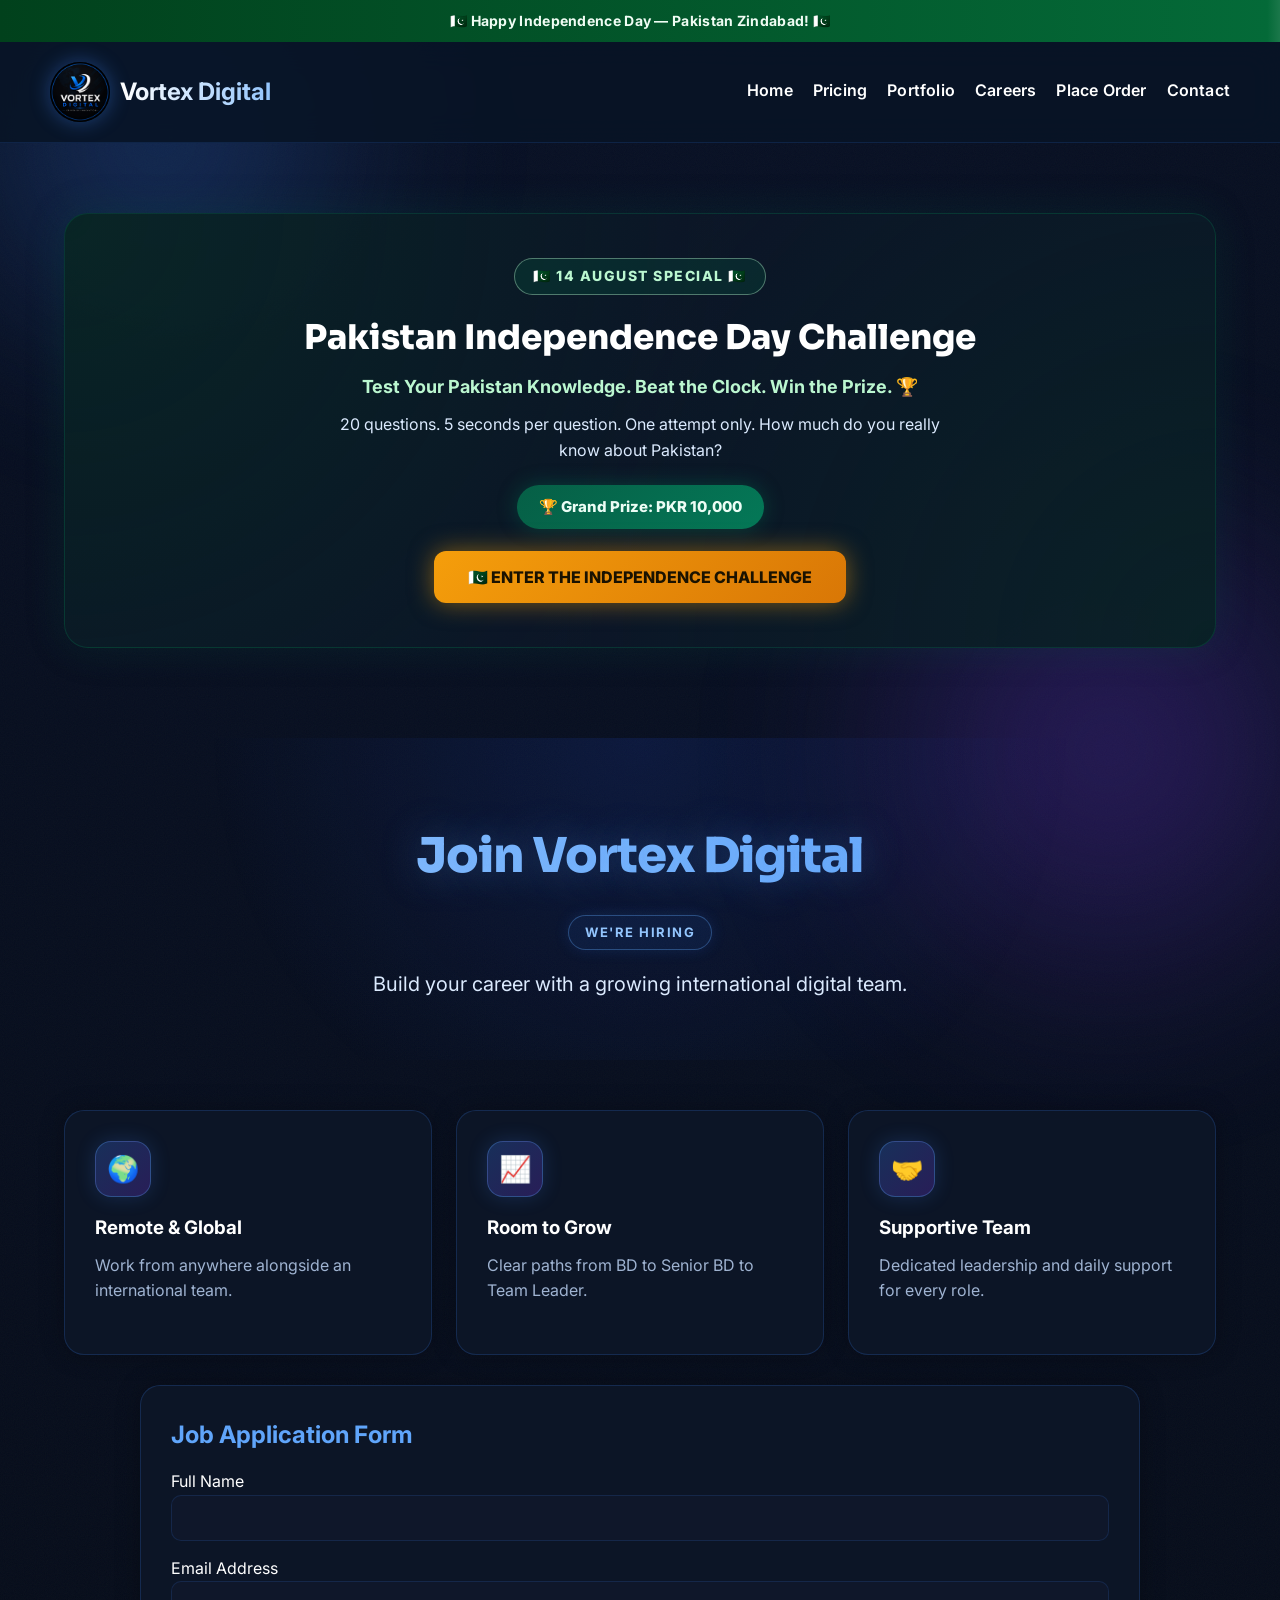
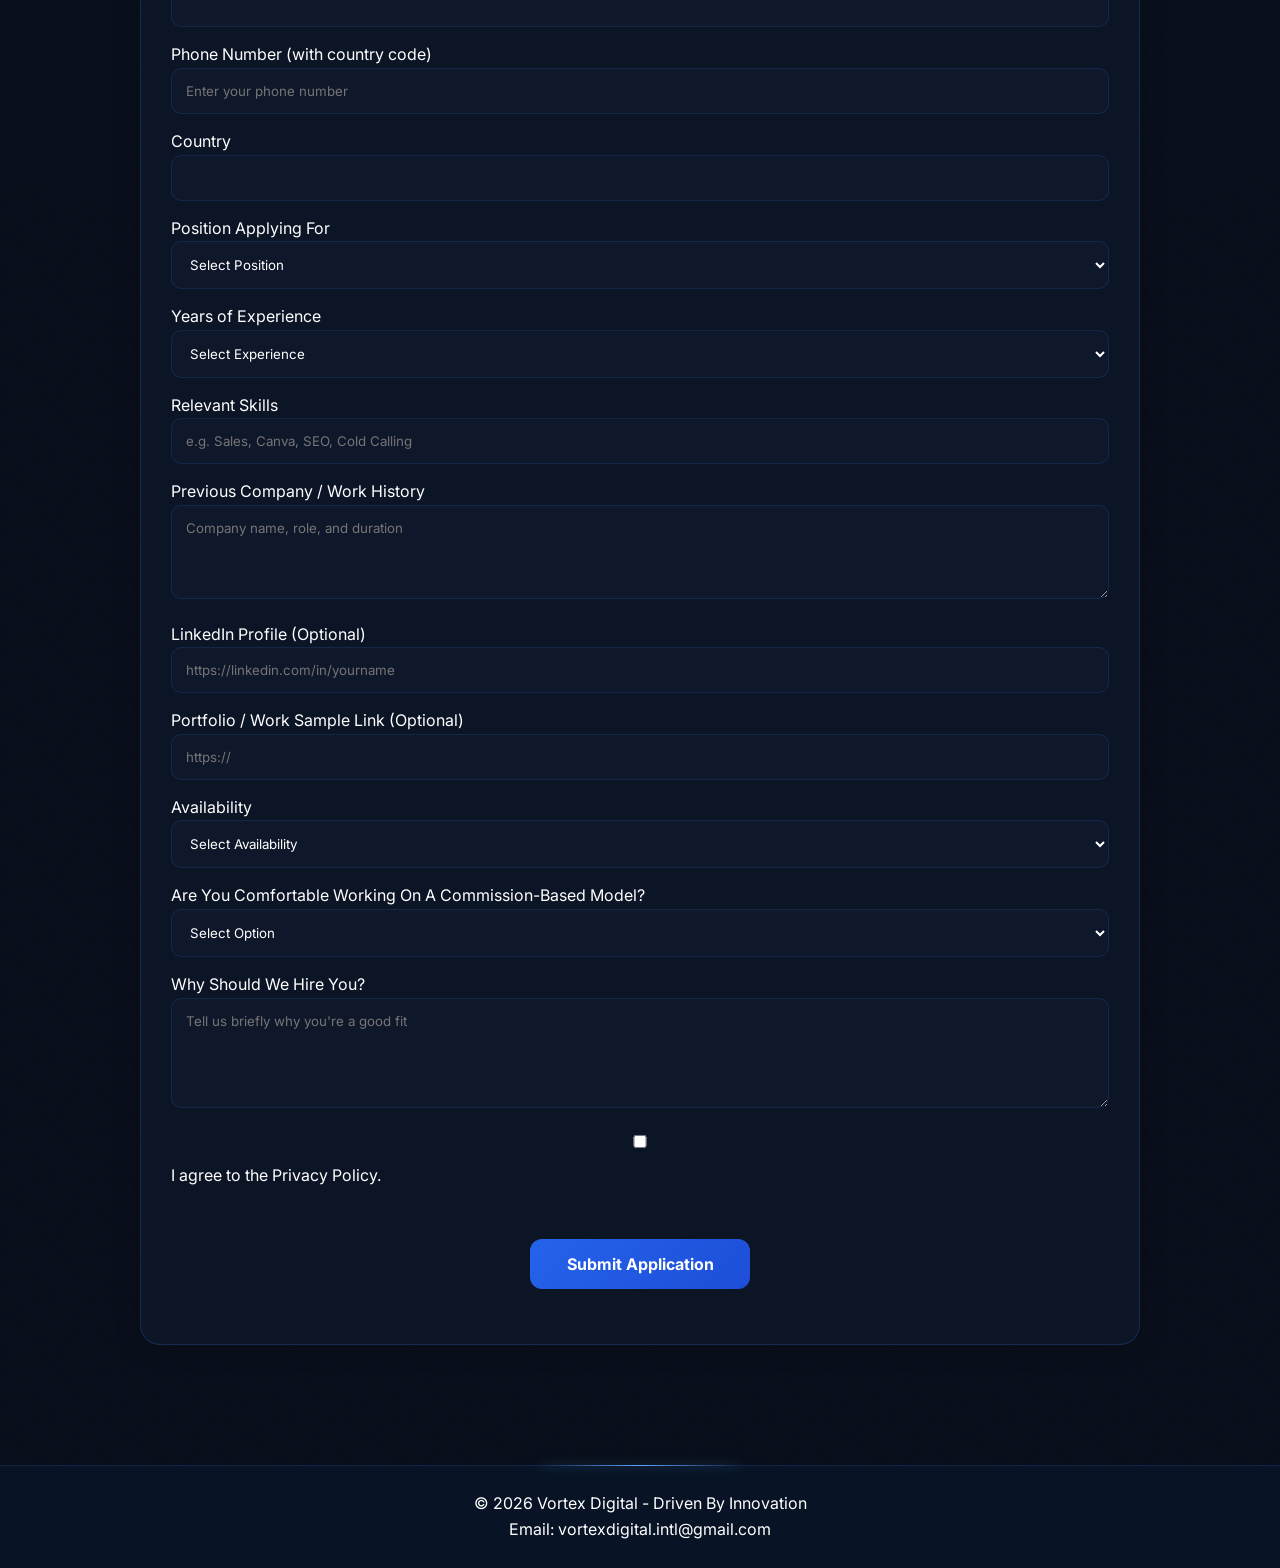
==== commit 0ca77374: "Update careers.html" ====
--- a/careers.html
+++ b/careers.html
@@ -52,8 +52,10 @@
 
 
 <section class="hero hero-small">
+<h1>Join Vortex Digital</h1>
 <span class="eyebrow">We're Hiring</span>
-<h1>Join Vortex Digital</h1>
+
+
 <p>Build your career with a growing international digital team.</p>
 </section>
 
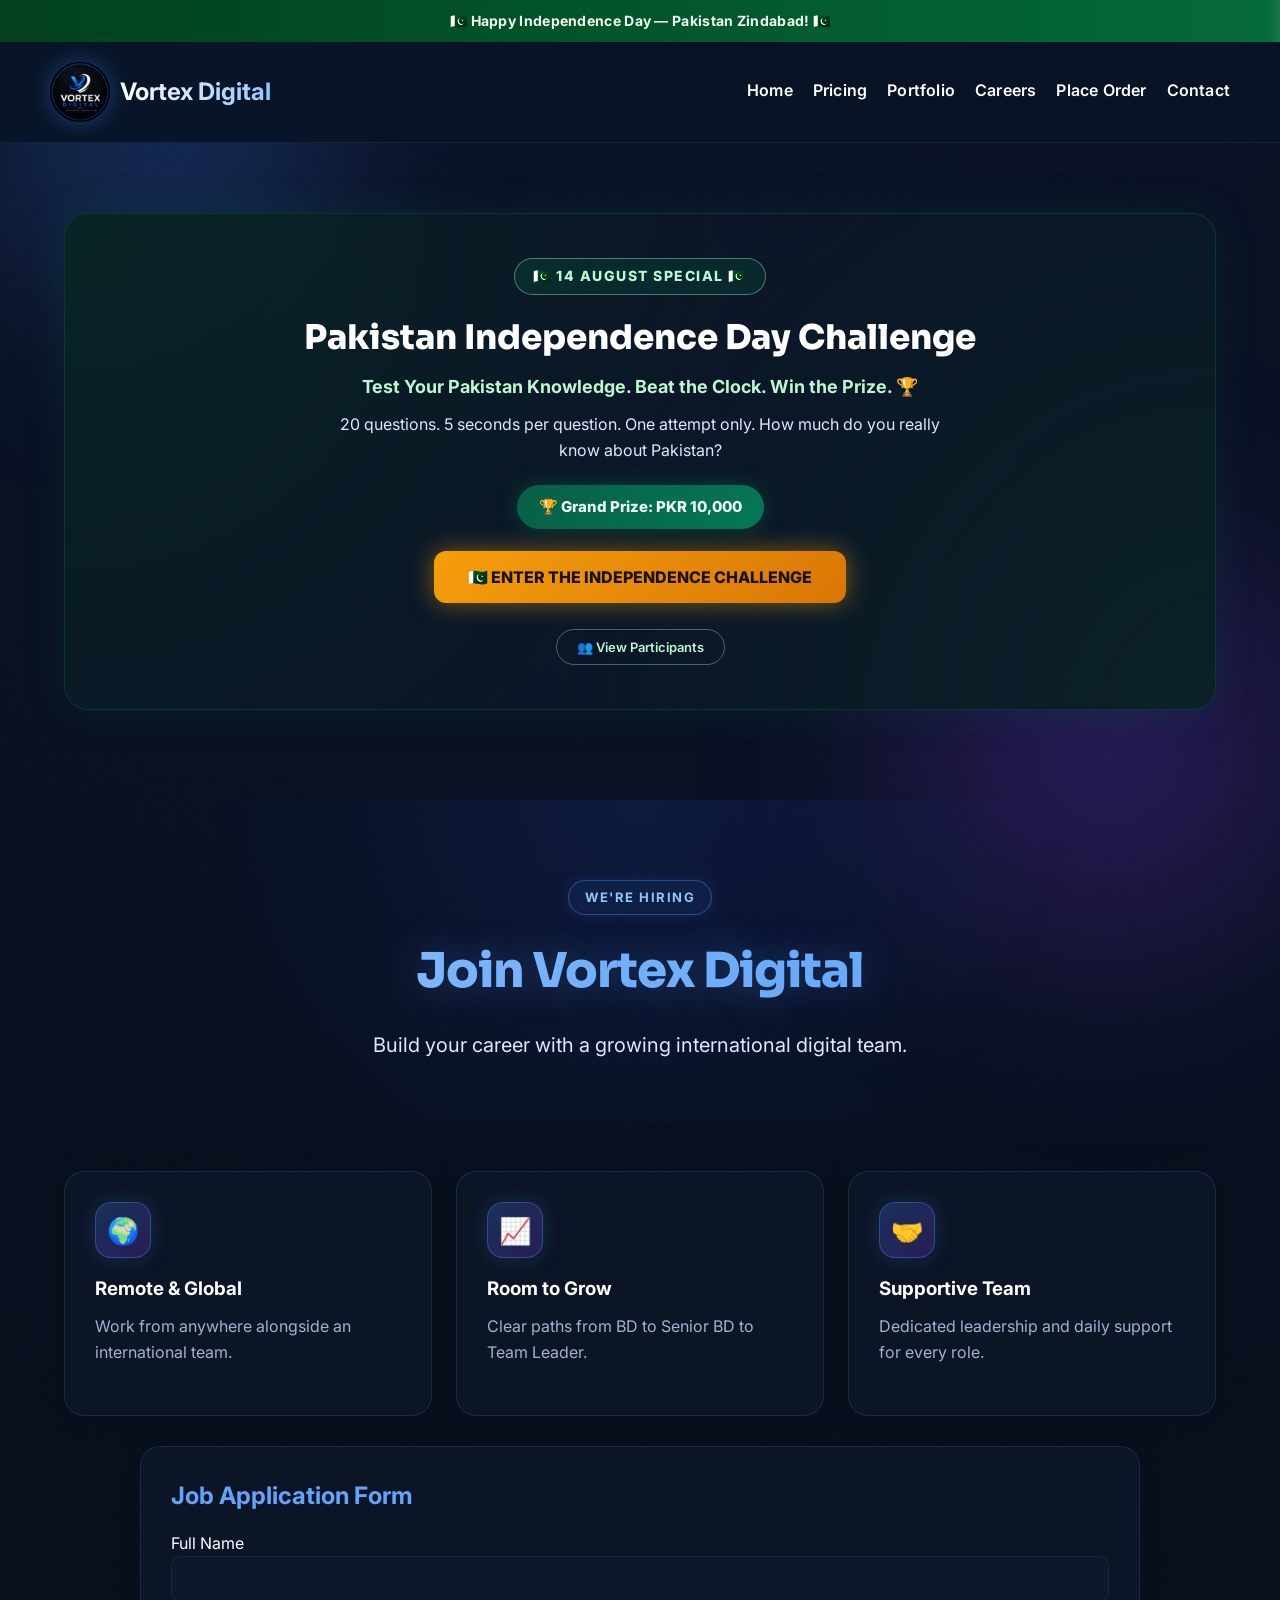
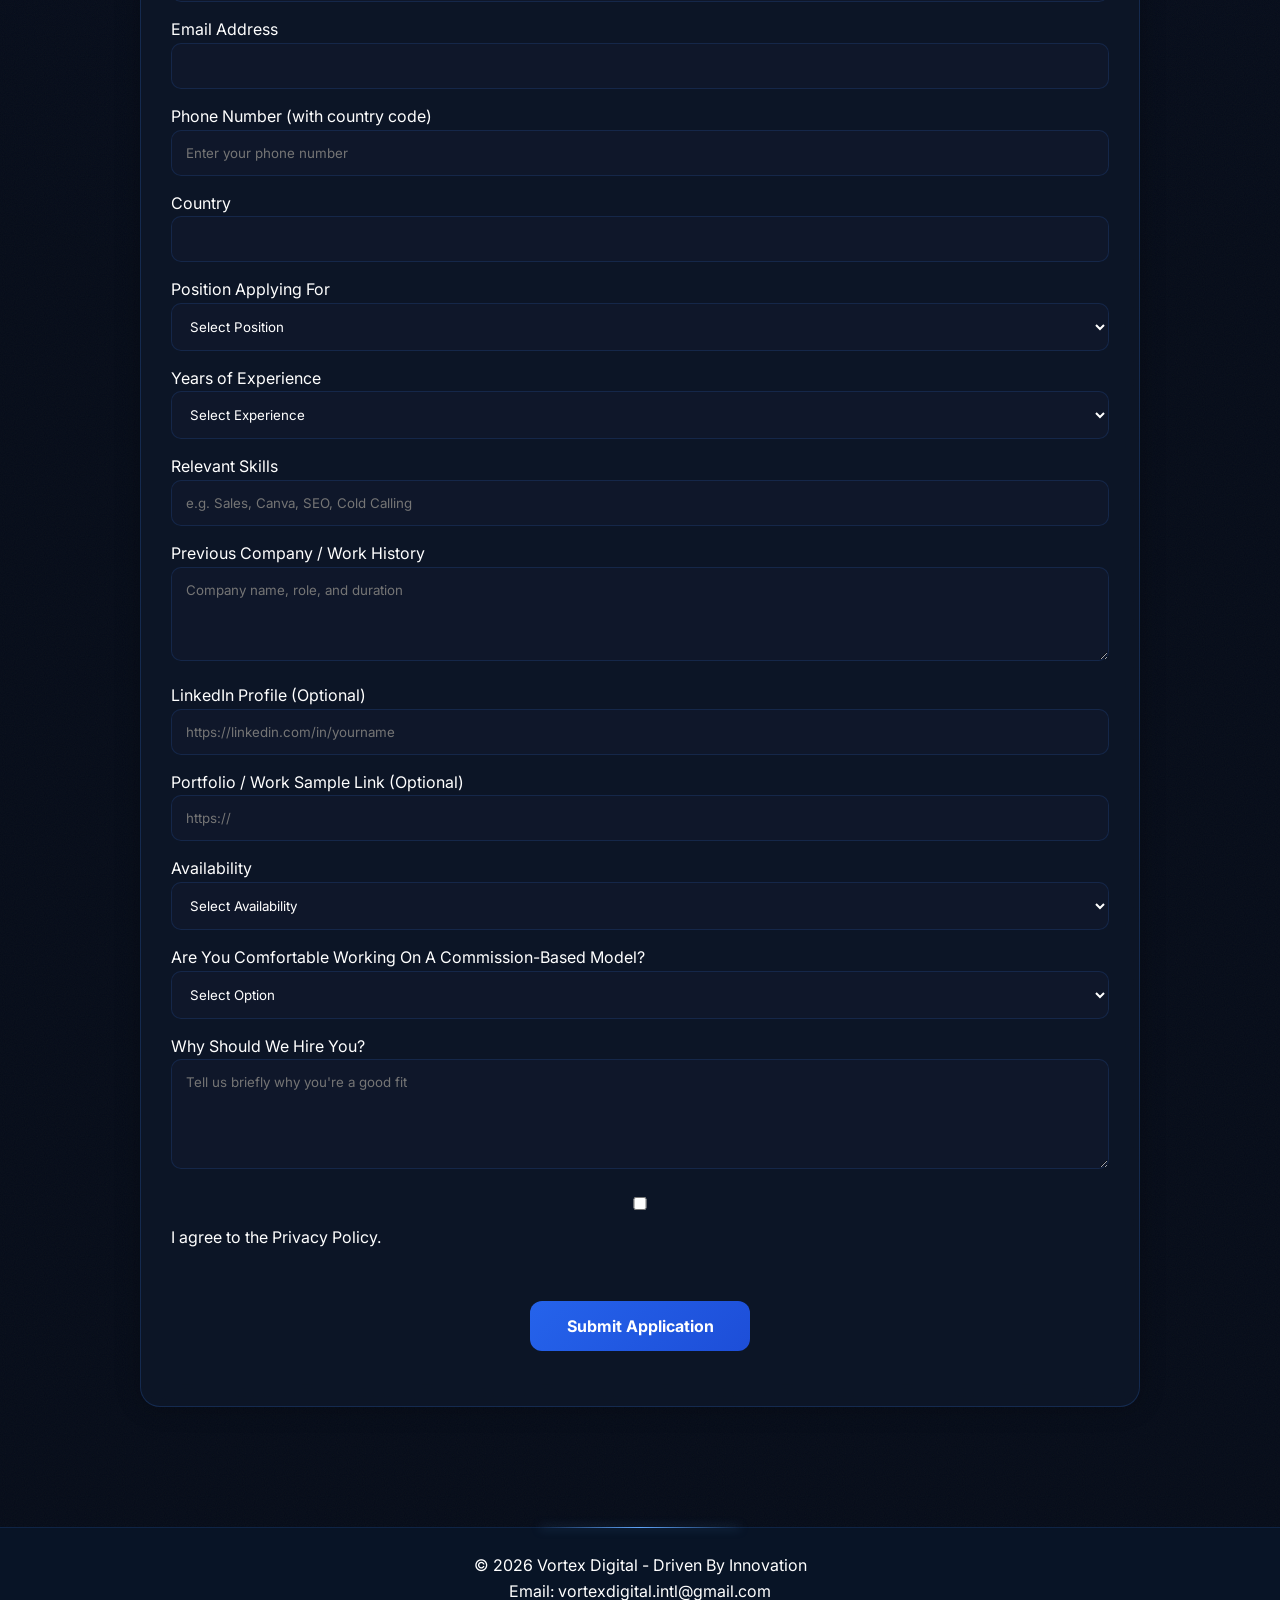
==== commit 3b1b8fa0: "Update careers.html" ====
--- a/careers.html
+++ b/careers.html
@@ -47,15 +47,15 @@
 <div class="iday-prize">🏆 Grand Prize: PKR 10,000</div>
 <br>
 <button class="btn-gold" id="iday-open-btn">🇵🇰 ENTER THE INDEPENDENCE CHALLENGE</button>
+<br><br>
+<button class="iday-view-btn" id="iday-view-participants-btn">👥 View Participants</button>
 </div>
 </div>
 
 
 <section class="hero hero-small">
+<span class="eyebrow">We're Hiring</span>
 <h1>Join Vortex Digital</h1>
-<span class="eyebrow">We're Hiring</span>
-
-
 <p>Build your career with a growing international digital team.</p>
 </section>
 
--- a/style.css
+++ b/style.css
@@ -1036,6 +1036,22 @@
 }
 
 
+.iday-view-btn{
+background:transparent;
+border:1px solid rgba(187,247,208,0.35);
+color:#bbf7d0;
+padding:9px 20px;
+border-radius:999px;
+font-size:13px;
+font-weight:600;
+cursor:pointer;
+transition:0.2s ease;
+}
+.iday-view-btn:hover{
+background:rgba(6,95,70,0.2);
+border-color:#22c55e;
+}
+
 @media(max-width:768px){
 header{
 padding:15px 10px;
@@ -1107,4 +1123,4 @@
 .container{
 width:95%;
 }
-}
+}
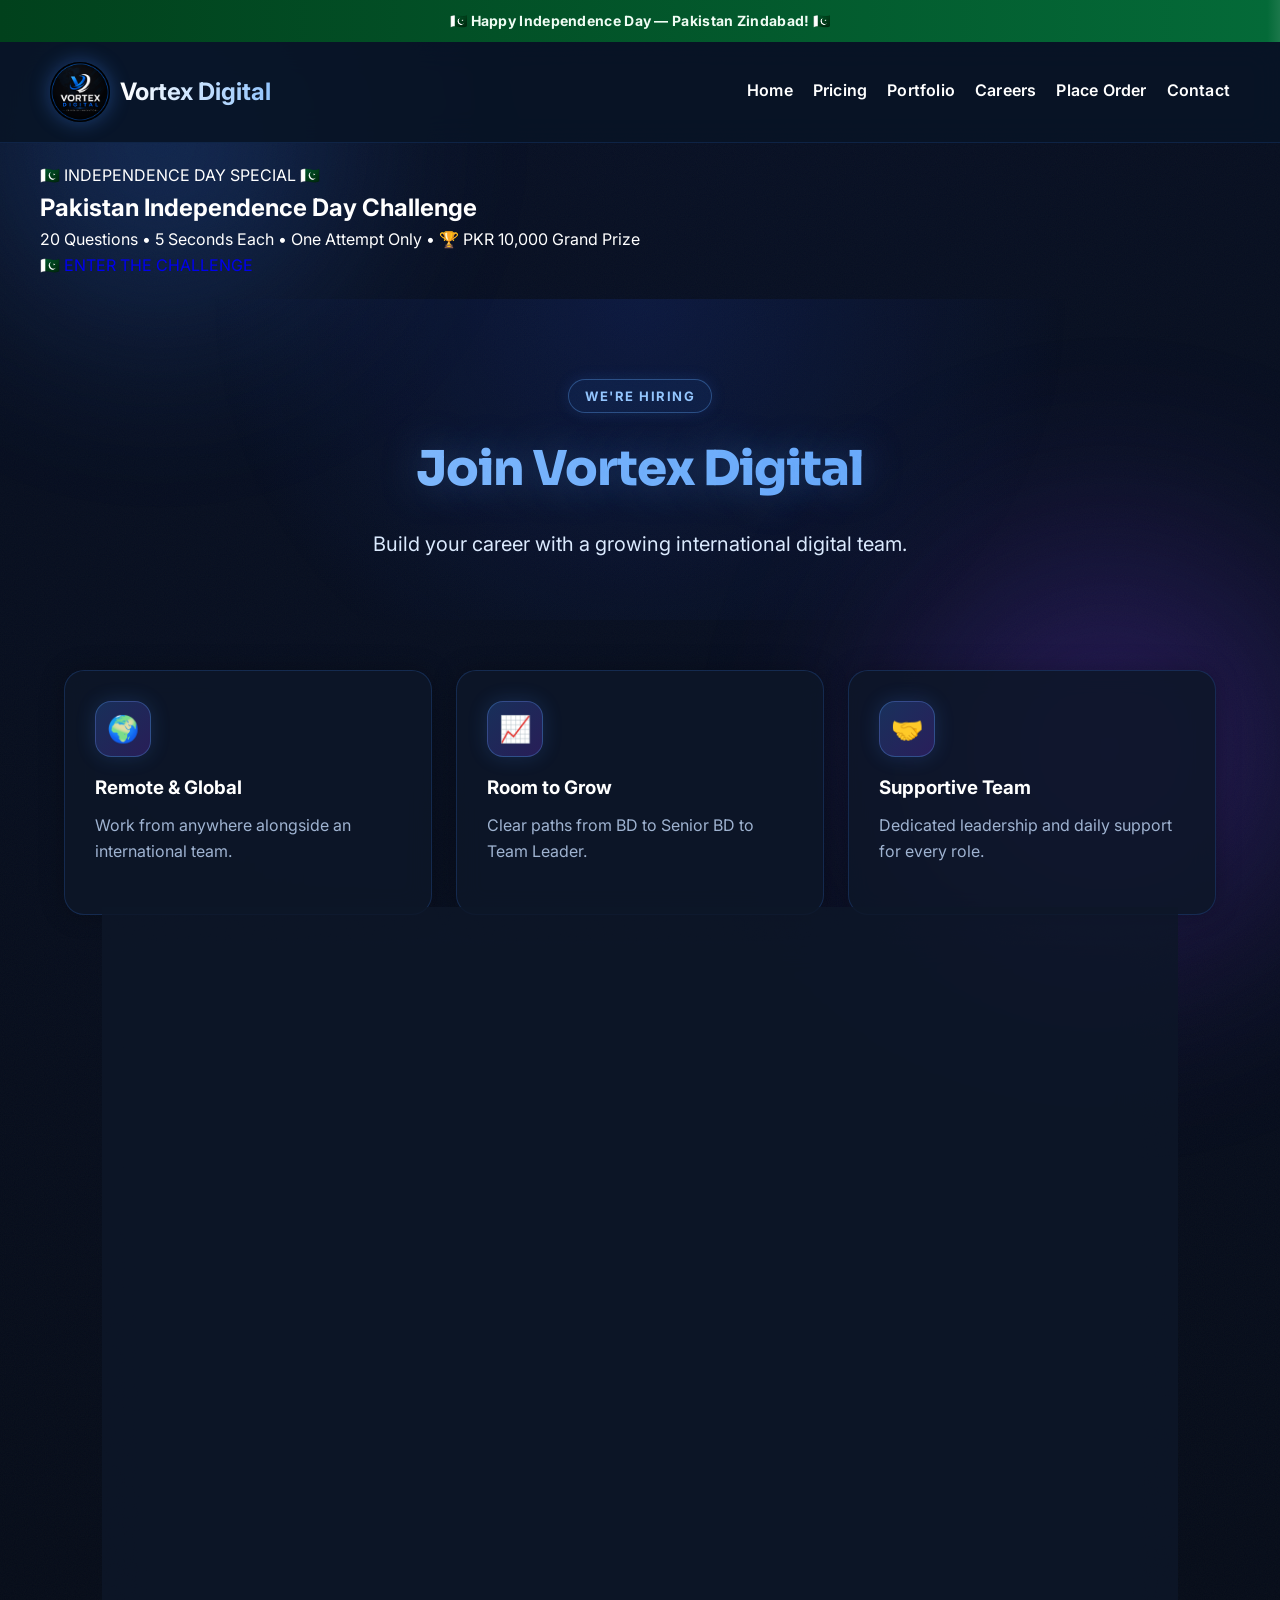
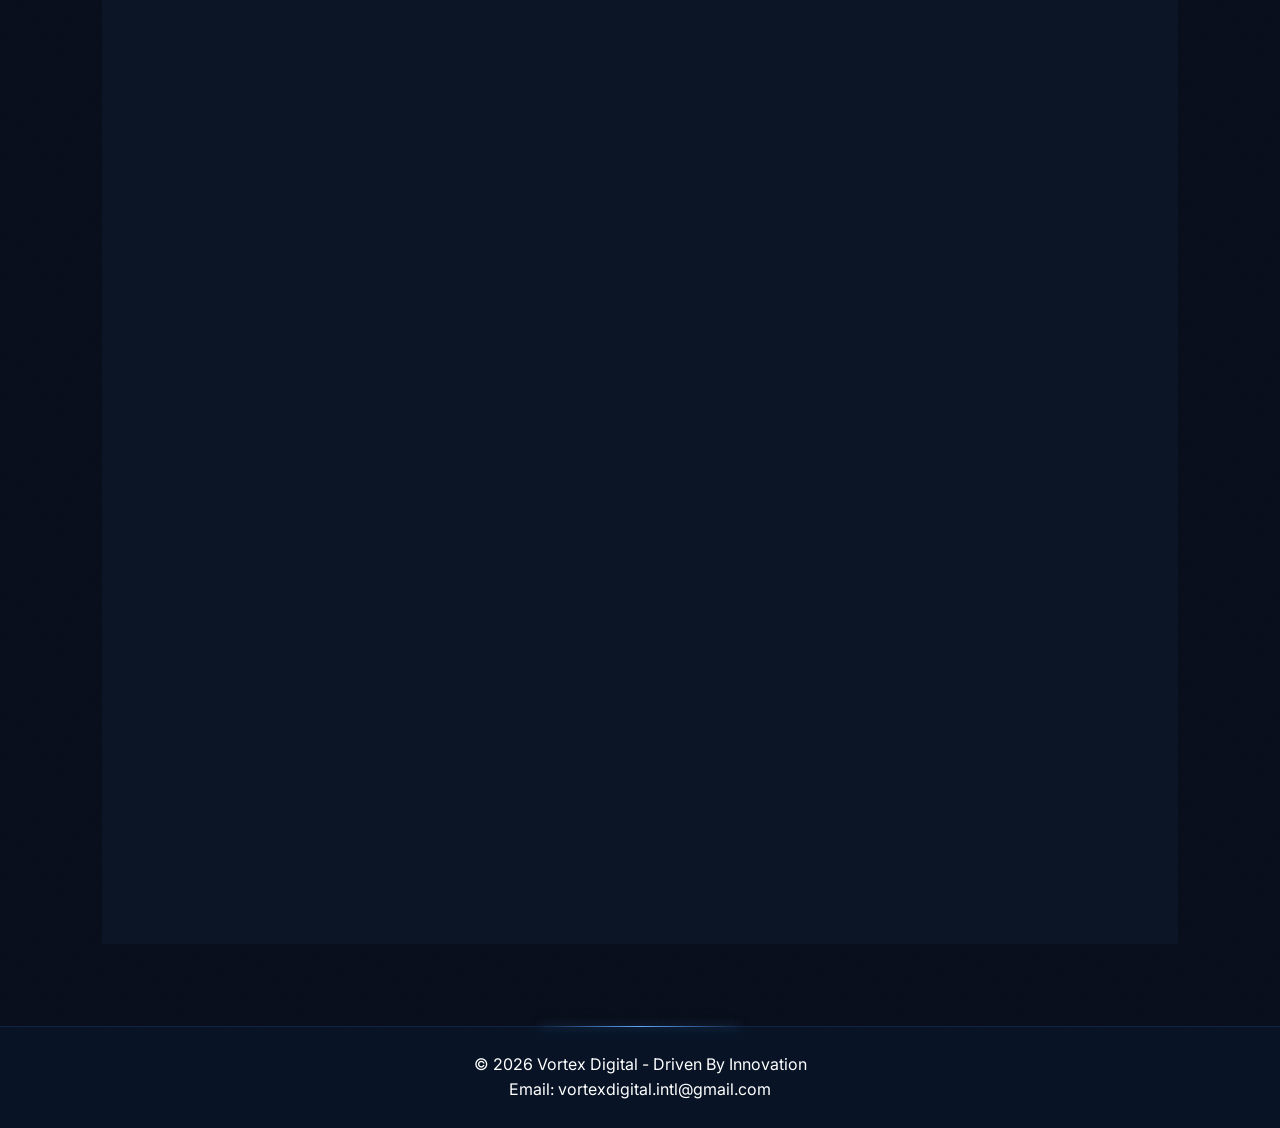
==== commit 9bec5aa5: "Update careers.html" ====
--- a/careers.html
+++ b/careers.html
@@ -38,19 +38,13 @@
 <a href="contact.html">Contact</a>
 </nav>
 </header>
-<div class="container">
-<div class="iday-card">
-<span class="iday-eyebrow">🇵🇰 14 AUGUST SPECIAL 🇵🇰</span>
+<section class="vd-challenge" style="margin:20px auto;max-width:1200px;">
+<div class="challenge-badge">🇵🇰 INDEPENDENCE DAY SPECIAL 🇵🇰</div>
 <h2>Pakistan Independence Day Challenge</h2>
-<p class="iday-sub">Test Your Pakistan Knowledge. Beat the Clock. Win the Prize. 🏆</p>
-<p class="iday-desc">20 questions. 5 seconds per question. One attempt only. How much do you really know about Pakistan?</p>
-<div class="iday-prize">🏆 Grand Prize: PKR 10,000</div>
-<br>
-<button class="btn-gold" id="iday-open-btn">🇵🇰 ENTER THE INDEPENDENCE CHALLENGE</button>
-<br><br>
-<button class="iday-view-btn" id="iday-view-participants-btn">👥 View Participants</button>
-</div>
-</div>
+<p class="challenge-subtitle">20 Questions • 5 Seconds Each • One Attempt Only • 🏆 PKR 10,000 Grand Prize</p>
+<a href="wall.html" class="challenge-start-btn" style="display:inline-block;text-decoration:none;">🇵🇰 ENTER THE CHALLENGE</a>
+</section>
+
 
 
 <section class="hero hero-small">
@@ -173,6 +167,5 @@
 <p>Email: vortexdigital.intl@gmail.com</p>
 </footer>
 
-<script src="independence-challenge.js" defer></script>
 </body>
 </html>
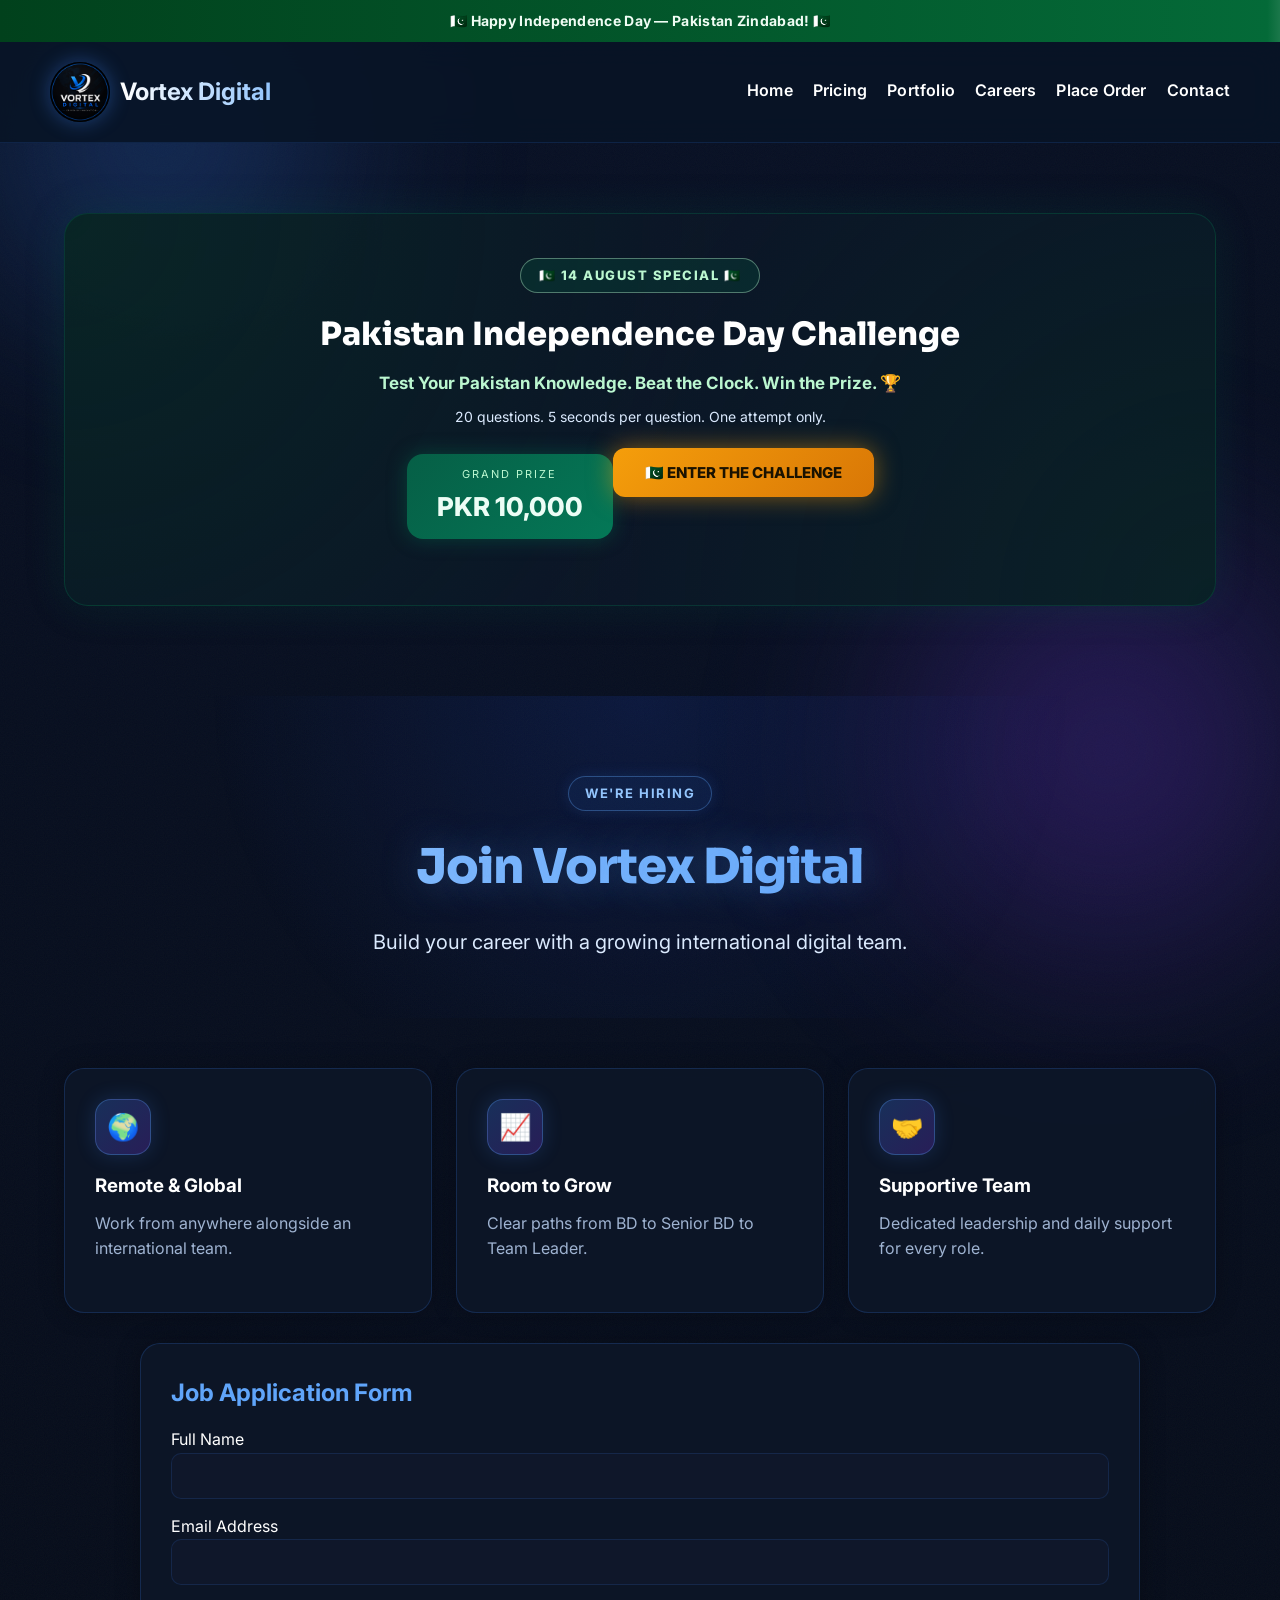
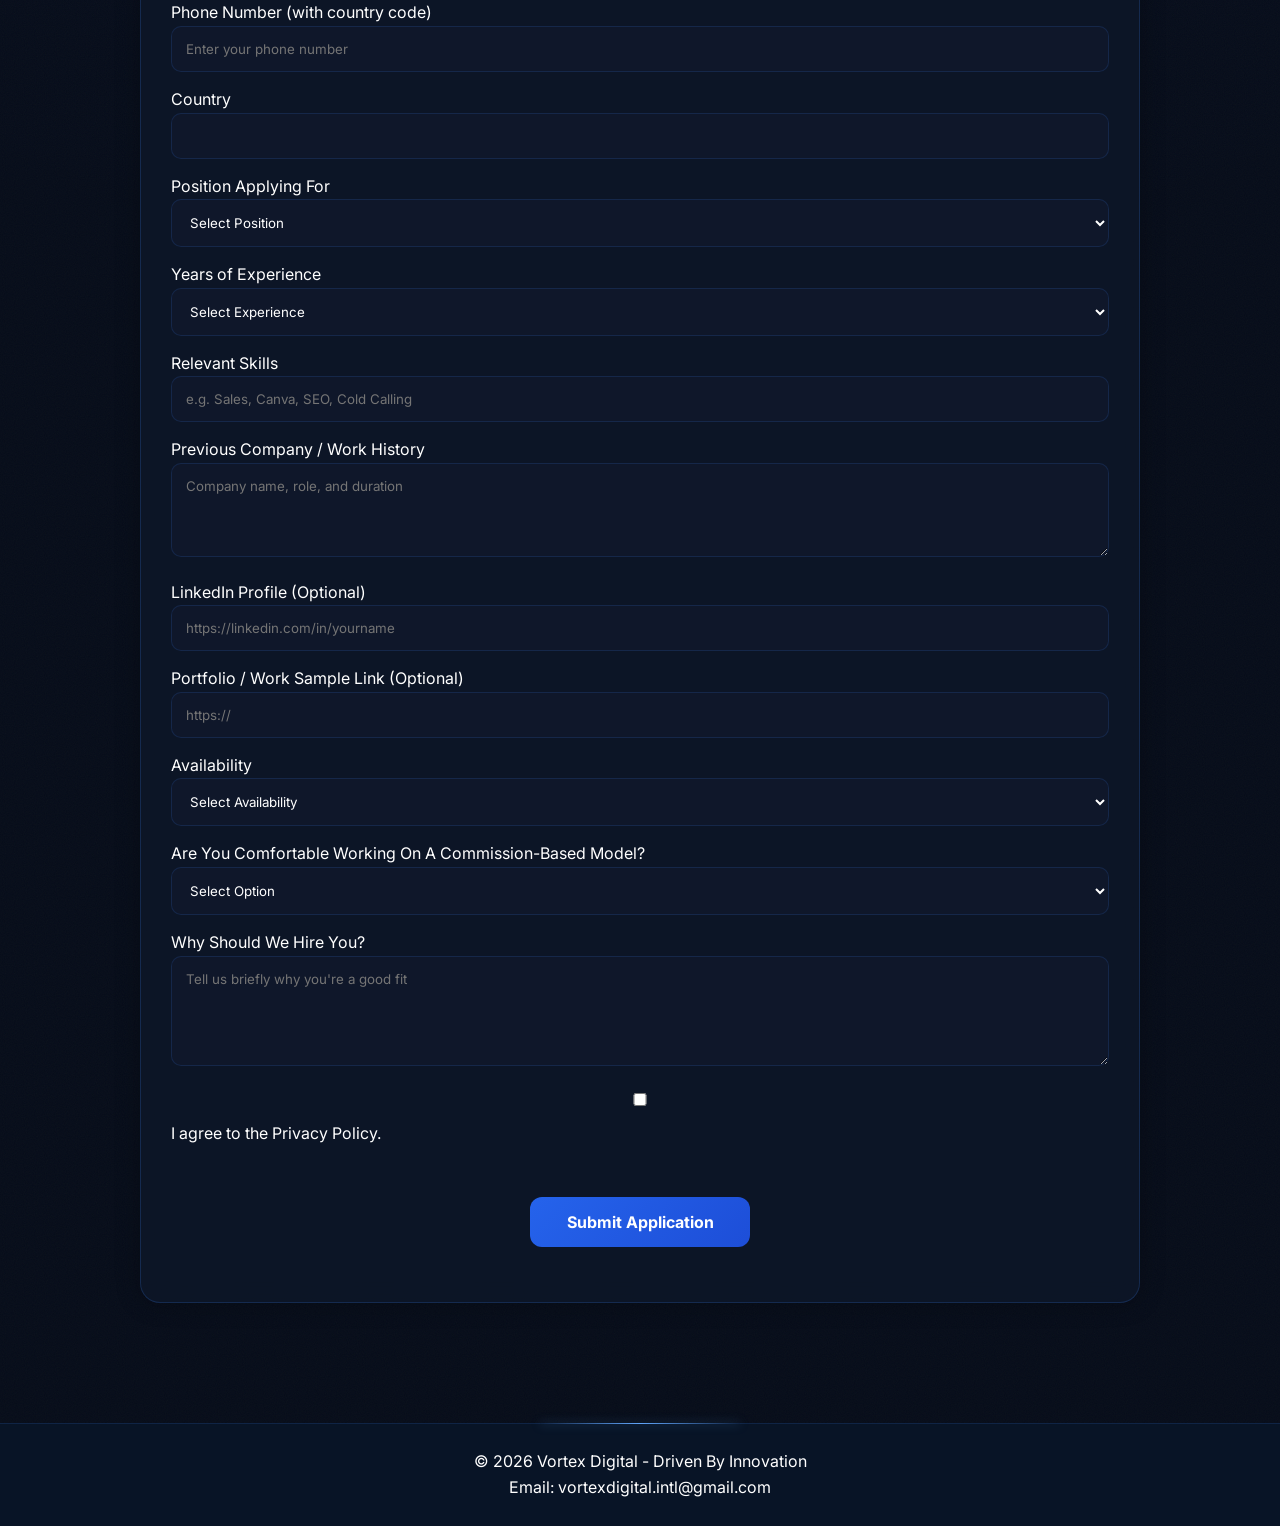
==== commit 3e2f99f0: "Update careers.html" ====
--- a/careers.html
+++ b/careers.html
@@ -38,15 +38,9 @@
 <a href="contact.html">Contact</a>
 </nav>
 </header>
-<section class="vd-challenge" style="margin:20px auto;max-width:1200px;">
-<div class="challenge-badge">🇵🇰 INDEPENDENCE DAY SPECIAL 🇵🇰</div>
-<h2>Pakistan Independence Day Challenge</h2>
-<p class="challenge-subtitle">20 Questions • 5 Seconds Each • One Attempt Only • 🏆 PKR 10,000 Grand Prize</p>
-<a href="wall.html" class="challenge-start-btn" style="display:inline-block;text-decoration:none;">🇵🇰 ENTER THE CHALLENGE</a>
-</section>
-
-
-
+<div class="container">
+<div id="iday-mount"></div>
+</div>
 <section class="hero hero-small">
 <span class="eyebrow">We're Hiring</span>
 <h1>Join Vortex Digital</h1>
@@ -167,5 +161,6 @@
 <p>Email: vortexdigital.intl@gmail.com</p>
 </footer>
 
+<script src="independence-challenge.js" defer></script>
 </body>
 </html>
--- a/style.css
+++ b/style.css
@@ -661,396 +661,335 @@
 }
 
 
-/* ===================== Independence Day Challenge ===================== */
+/* =====================================================================
+   Vortex Digital — Independence Day Challenge (v3 styles)
+   Append this whole block to the end of style.css
+   ===================================================================== */
 
 .iday-card{
-position:relative;
-overflow:hidden;
-text-align:center;
-padding:44px 28px;
-border-radius:24px;
-background:
-radial-gradient(circle at top left,#01411C55,transparent 55%),
-radial-gradient(circle at bottom right,#04382055,transparent 55%),
-rgba(13,23,41,0.9);
-border:1px solid rgba(6,95,70,0.4);
-box-shadow:0 0 40px rgba(6,95,70,0.2);
-margin:20px 0 40px;
+  position:relative;
+  overflow:hidden;
+  text-align:center;
+  padding:44px 28px;
+  border-radius:24px;
+  background:
+    radial-gradient(circle at top left,#01411C55,transparent 55%),
+    radial-gradient(circle at bottom right,#04382055,transparent 55%),
+    rgba(13,23,41,0.9);
+  border:1px solid rgba(6,95,70,0.4);
+  box-shadow:0 0 40px rgba(6,95,70,0.2);
+  margin:20px 0 40px;
 }
 
 .iday-eyebrow{
-display:inline-block;
-font-size:14px;
-font-weight:800;
-letter-spacing:1.5px;
-color:#bbf7d0;
-padding:6px 18px;
-border-radius:999px;
-border:1px solid rgba(187,247,208,0.4);
-background:rgba(6,95,70,0.25);
-margin-bottom:16px;
+  display:inline-block;
+  font-size:13px;
+  font-weight:800;
+  letter-spacing:1.5px;
+  color:#bbf7d0;
+  padding:6px 18px;
+  border-radius:999px;
+  border:1px solid rgba(187,247,208,0.4);
+  background:rgba(6,95,70,0.25);
+  margin-bottom:16px;
 }
 
 .iday-card h2{
-font-family:'Sora',Arial,sans-serif;
-font-size:34px;
-font-weight:800;
-color:#ffffff;
-margin-bottom:8px;
-}
-
-.iday-card .iday-sub{
-font-size:18px;
-color:#bbf7d0;
-font-weight:700;
-margin-bottom:10px;
-}
-
-.iday-card .iday-desc{
-max-width:600px;
-margin:0 auto 22px;
-color:#dbeafe;
+  font-family:'Sora',Arial,sans-serif;
+  font-size:32px;
+  font-weight:800;
+  color:#ffffff;
+  margin-bottom:10px;
+}
+
+.iday-sub{
+  font-size:17px;
+  color:#bbf7d0;
+  font-weight:700;
+  margin-bottom:8px;
+}
+
+.iday-desc{
+  max-width:520px;
+  margin:0 auto 20px;
+  color:#dbeafe;
+  font-size:14px;
 }
 
 .iday-prize{
-display:inline-flex;
-align-items:center;
-gap:10px;
-padding:10px 22px;
-border-radius:999px;
-background:linear-gradient(135deg,#065f46,#047857);
-color:#ecfdf5;
-font-weight:800;
-font-size:15px;
-margin-bottom:22px;
-box-shadow:0 0 20px rgba(4,120,87,0.4);
+  display:inline-flex;
+  flex-direction:column;
+  align-items:center;
+  gap:2px;
+  padding:12px 30px;
+  border-radius:16px;
+  background:linear-gradient(135deg,#065f46,#047857);
+  color:#ecfdf5;
+  margin-bottom:22px;
+  box-shadow:0 0 20px rgba(4,120,87,0.4);
+}
+.iday-prize-label{
+  font-size:11px;
+  letter-spacing:2px;
+  color:#bbf7d0;
+}
+.iday-prize strong{
+  font-size:26px;
+  font-weight:800;
 }
 
 .btn-gold{
-display:inline-block;
-background:linear-gradient(135deg,#f59e0b,#d97706);
-color:#1a1200;
-padding:16px 34px;
-border-radius:12px;
-font-weight:800;
-text-decoration:none;
-border:none;
-cursor:pointer;
-font-size:16px;
-box-shadow:0 0 25px rgba(245,158,11,0.5);
-transition:transform 0.25s ease, box-shadow 0.25s ease;
-}
-.btn-gold:hover{
-transform:translateY(-3px);
-box-shadow:0 0 35px rgba(245,158,11,0.7);
-}
-.btn-gold:active{
-transform:translateY(-1px) scale(0.97);
-}
+  display:inline-block;
+  background:linear-gradient(135deg,#f59e0b,#d97706);
+  color:#1a1200;
+  padding:15px 32px;
+  border-radius:12px;
+  font-weight:800;
+  border:none;
+  cursor:pointer;
+  font-size:15px;
+  box-shadow:0 0 25px rgba(245,158,11,0.5);
+  transition:transform 0.25s ease, box-shadow 0.25s ease;
+}
+.btn-gold:hover{ transform:translateY(-3px); box-shadow:0 0 35px rgba(245,158,11,0.7); }
+.btn-gold:active{ transform:translateY(-1px) scale(0.97); }
+.btn-gold:disabled{ opacity:0.6; cursor:not-allowed; transform:none; }
+.iday-full{ width:100%; margin-top:6px; }
 
 /* ---- Modal shell ---- */
 .iday-overlay{
-position:fixed;
-inset:0;
-background:rgba(2,6,16,0.88);
-backdrop-filter:blur(6px);
-z-index:5000;
-display:none;
-align-items:flex-start;
-justify-content:center;
-overflow-y:auto;
-padding:30px 16px;
+  position:fixed;
+  inset:0;
+  background:rgba(2,6,16,0.9);
+  backdrop-filter:blur(6px);
+  z-index:5000;
+  display:none;
+  align-items:flex-start;
+  justify-content:center;
+  overflow-y:auto;
+  padding:30px 16px;
 }
 .iday-overlay.open{ display:flex; }
 
 .iday-modal{
-background:#0a1428;
-border:1px solid rgba(59,130,246,0.25);
-border-radius:24px;
-max-width:640px;
-width:100%;
-padding:30px;
-position:relative;
-box-shadow:0 0 60px rgba(0,0,0,0.5);
-animation:fadeInUp 0.4s ease both;
+  background:#0a1428;
+  border:1px solid rgba(59,130,246,0.25);
+  border-radius:24px;
+  max-width:600px;
+  width:100%;
+  padding:32px;
+  position:relative;
+  box-shadow:0 0 60px rgba(0,0,0,0.5);
+  animation:fadeInUp 0.35s ease both;
 }
 
 .iday-close{
-position:absolute;
-top:16px;
-right:16px;
-width:36px;
-height:36px;
-border-radius:50%;
-background:rgba(255,255,255,0.08);
-border:none;
-color:white;
-font-size:18px;
-cursor:pointer;
-display:flex;
-align-items:center;
-justify-content:center;
+  position:absolute;
+  top:16px;
+  right:16px;
+  width:36px;
+  height:36px;
+  border-radius:50%;
+  background:rgba(255,255,255,0.08);
+  border:none;
+  color:white;
+  font-size:18px;
+  cursor:pointer;
 }
 
 .iday-screen{ display:none; }
 .iday-screen.active{ display:block; }
-
-.iday-rules ul{
-list-style:none;
-display:flex;
-flex-direction:column;
-gap:10px;
-margin:18px 0 24px;
-}
-.iday-rules ul li{
-display:flex;
-align-items:flex-start;
-gap:10px;
-font-size:14px;
-color:#dbeafe;
-}
-.iday-rules ul li::before{
-content:"🇵🇰";
-flex-shrink:0;
-}
+.iday-center{ text-align:center; }
+
+.iday-modal h2{
+  font-family:'Sora',Arial,sans-serif;
+  font-size:24px;
+  margin:6px 0 10px;
+  color:white;
+}
+.iday-sub-text{ color:#dbeafe; font-size:14px; margin-bottom:16px; }
+
+.iday-rules-list{
+  list-style:none;
+  display:flex;
+  flex-direction:column;
+  gap:10px;
+  margin:16px 0 22px;
+  padding:0;
+}
+.iday-rules-list li{
+  display:flex;
+  align-items:flex-start;
+  gap:10px;
+  font-size:14px;
+  color:#dbeafe;
+}
+.iday-rules-list li::before{ content:"🇵🇰"; flex-shrink:0; }
 
 .iday-topbar{
-display:flex;
-justify-content:space-between;
-align-items:center;
-font-size:13px;
-color:#93c5fd;
-font-weight:700;
-margin-bottom:10px;
-}
-
+  display:flex;
+  justify-content:space-between;
+  font-size:13px;
+  color:#93c5fd;
+  font-weight:700;
+  margin-bottom:10px;
+}
 .iday-progress-track{
-width:100%;
-height:8px;
-border-radius:999px;
-background:rgba(255,255,255,0.08);
-overflow:hidden;
-margin-bottom:16px;
+  width:100%;
+  height:8px;
+  border-radius:999px;
+  background:rgba(255,255,255,0.08);
+  overflow:hidden;
+  margin-bottom:18px;
 }
 .iday-progress-fill{
-height:100%;
-border-radius:999px;
-background:linear-gradient(90deg,#065f46,#22c55e);
-transition:width 0.3s ease;
-}
+  height:100%;
+  width:0%;
+  border-radius:999px;
+  background:linear-gradient(90deg,#065f46,#22c55e);
+  transition:width 0.3s ease;
+}
+.iday-timer{
+  width:56px; height:56px;
+  border-radius:50%;
+  border:3px solid rgba(96,165,250,0.3);
+  display:flex; align-items:center; justify-content:center;
+  font-size:20px; font-weight:800;
+  margin:0 auto 18px;
+  transition:border-color 0.3s ease, color 0.3s ease;
+}
+.iday-timer.warn{ border-color:#ff5c5c; color:#ff5c5c; }
+.iday-question{
+  font-size:18px;
+  font-weight:700;
+  text-align:center;
+  margin-bottom:20px;
+  min-height:48px;
+}
+.iday-options{
+  display:flex;
+  flex-direction:column;
+  gap:12px;
+  margin-bottom:18px;
+}
+.iday-option{
+  text-align:left;
+  padding:14px 18px;
+  border-radius:12px;
+  border:1px solid rgba(59,130,246,0.25);
+  background:rgba(255,255,255,0.03);
+  color:white;
+  font-size:15px;
+  cursor:pointer;
+  transition:0.2s ease;
+}
+.iday-option:hover{ border-color:#3b82f6; background:rgba(59,130,246,0.08); }
+.iday-option.correct{ border-color:#22c55e; background:rgba(34,197,94,0.15); }
+.iday-option.wrong{ border-color:#ef4444; background:rgba(239,68,68,0.15); }
+.iday-option[disabled]{ cursor:default; opacity:0.75; }
+
+.iday-skip{
+  display:block;
+  margin:0 auto;
+  background:transparent;
+  border:1px solid rgba(255,255,255,0.2);
+  color:#9fb3d1;
+  padding:8px 20px;
+  border-radius:999px;
+  cursor:pointer;
+  font-size:13px;
+}
+
+.iday-resume-note{
+  text-align:center;
+  color:#fbbf24;
+  font-size:13px;
+  font-weight:600;
+  margin-bottom:14px;
+}
+
+.iday-result-score{ text-align:center; margin:8px 0 22px; }
+.iday-big-score{
+  font-family:'Sora',Arial,sans-serif;
+  font-size:48px;
+  font-weight:800;
+  background:linear-gradient(90deg,#93c5fd,#a78bfa);
+  -webkit-background-clip:text;
+  background-clip:text;
+  color:transparent;
+}
+.iday-result-level{ font-size:17px; font-weight:700; color:#bbf7d0; margin-top:6px; }
 
 .iday-stats-row{
-display:grid;
-grid-template-columns:repeat(4,1fr);
-gap:8px;
-margin-bottom:18px;
-text-align:center;
+  display:grid;
+  grid-template-columns:repeat(4,1fr);
+  gap:8px;
+  margin-bottom:20px;
+  text-align:center;
 }
 .iday-stats-row div{
-background:rgba(255,255,255,0.04);
-border-radius:10px;
-padding:8px 4px;
-font-size:12px;
-color:#9fb3d1;
-}
-.iday-stats-row strong{
-display:block;
-font-size:16px;
-color:white;
-}
-
-.iday-timer{
-width:56px;
-height:56px;
-border-radius:50%;
-border:3px solid rgba(96,165,250,0.3);
-display:flex;
-align-items:center;
-justify-content:center;
-font-size:20px;
-font-weight:800;
-margin:0 auto 18px;
-position:relative;
-transition:border-color 0.3s ease, color 0.3s ease;
-}
-.iday-timer.warn{
-border-color:#ff5c5c;
-color:#ff5c5c;
-animation:shake 0.4s ease;
-}
-
-.iday-question{
-font-size:19px;
-font-weight:700;
-text-align:center;
-margin-bottom:20px;
-min-height:50px;
-}
-
-.iday-options{
-display:flex;
-flex-direction:column;
-gap:12px;
-margin-bottom:16px;
-}
-.iday-option{
-text-align:left;
-padding:14px 18px;
-border-radius:12px;
-border:1px solid rgba(59,130,246,0.25);
-background:rgba(255,255,255,0.03);
-color:white;
-font-size:15px;
-cursor:pointer;
-transition:0.2s ease;
-}
-.iday-option:hover{
-border-color:#3b82f6;
-background:rgba(59,130,246,0.08);
-}
-.iday-option.correct{
-border-color:#22c55e;
-background:rgba(34,197,94,0.15);
-box-shadow:0 0 15px rgba(34,197,94,0.3);
-}
-.iday-option.wrong{
-border-color:#ef4444;
-background:rgba(239,68,68,0.15);
-box-shadow:0 0 15px rgba(239,68,68,0.3);
-}
-.iday-option[disabled]{
-cursor:default;
-opacity:0.75;
-}
-
-.iday-skip{
-display:block;
-margin:0 auto;
-background:transparent;
-border:1px solid rgba(255,255,255,0.2);
-color:#9fb3d1;
-padding:8px 20px;
-border-radius:999px;
-cursor:pointer;
-font-size:13px;
-}
-
-.iday-result-score{
-text-align:center;
-margin:10px 0 24px;
-}
-.iday-result-score .big-score{
-font-family:'Sora',Arial,sans-serif;
-font-size:52px;
-font-weight:800;
-background:linear-gradient(90deg,#93c5fd,#a78bfa);
--webkit-background-clip:text;
-background-clip:text;
-color:transparent;
-}
-.iday-result-level{
-font-size:18px;
-font-weight:700;
-color:#bbf7d0;
-margin-top:6px;
-}
+  background:rgba(255,255,255,0.04);
+  border-radius:10px;
+  padding:10px 4px;
+  font-size:12px;
+  color:#9fb3d1;
+}
+.iday-stats-row strong{ display:block; font-size:16px; color:white; }
 
 .iday-form label{
-display:block;
-font-size:13px;
-margin-top:14px;
-margin-bottom:5px;
-opacity:0.85;
+  display:block;
+  font-size:13px;
+  margin-top:14px;
+  margin-bottom:5px;
+  opacity:0.85;
+  color:#dbeafe;
 }
 .iday-form input,
+.iday-form select,
 .iday-form textarea{
-width:100%;
-padding:12px;
-border-radius:10px;
-border:1px solid rgba(59,130,246,0.2);
-background:#0f172a;
-color:white;
-}
+  width:100%;
+  padding:12px;
+  border-radius:10px;
+  border:1px solid rgba(59,130,246,0.2);
+  background:#0f172a;
+  color:white;
+}
+.iday-char-counter{ display:block; text-align:right; font-size:11px; color:#9fb3d1; margin-top:4px; }
 .iday-consent{
-display:flex;
-align-items:flex-start;
-gap:10px;
-margin:18px 0;
-font-size:13px;
-color:#dbeafe;
+  display:flex;
+  align-items:flex-start;
+  gap:10px;
+  margin:16px 0;
+  font-size:13px;
+  color:#dbeafe;
 }
 .iday-consent input{ margin-top:3px; width:auto; }
 
-.iday-entryid{
-text-align:center;
-font-family:monospace;
-font-size:15px;
-color:#93c5fd;
-background:rgba(59,130,246,0.1);
-border:1px dashed rgba(96,165,250,0.4);
-border-radius:10px;
-padding:10px;
-margin:14px 0;
-}
-
-.iday-wall{
-display:flex;
-flex-direction:column;
-gap:12px;
-max-height:220px;
-overflow-y:auto;
-margin-top:10px;
-}
-.iday-wall-item{
-background:rgba(255,255,255,0.03);
-border:1px solid rgba(59,130,246,0.15);
-border-radius:12px;
-padding:12px 14px;
-font-size:13px;
-}
-.iday-wall-item strong{ color:#93c5fd; }
-.iday-wall-tag{
-font-size:10px;
-color:#9fb3d1;
-text-transform:uppercase;
-letter-spacing:0.5px;
-}
-
-.iday-already{
-text-align:center;
-padding:20px 10px;
-}
-
-/* ---- Confetti ---- */
-.iday-confetti-piece{
-position:fixed;
-top:-10px;
-width:8px;
-height:14px;
-z-index:6000;
-pointer-events:none;
-animation:confettiFall linear forwards;
-}
-@keyframes confettiFall{
-to{ transform:translateY(105vh) rotate(720deg); opacity:0.9; }
-}
-
-
-.iday-view-btn{
-background:transparent;
-border:1px solid rgba(187,247,208,0.35);
-color:#bbf7d0;
-padding:9px 20px;
-border-radius:999px;
-font-size:13px;
-font-weight:600;
-cursor:pointer;
-transition:0.2s ease;
-}
-.iday-view-btn:hover{
-background:rgba(6,95,70,0.2);
-border-color:#22c55e;
-}
+.iday-success-badge{
+  width:70px; height:70px;
+  border-radius:50%;
+  background:linear-gradient(135deg,#22c55e,#16a34a);
+  display:flex; align-items:center; justify-content:center;
+  font-size:32px;
+  margin:0 auto 16px;
+  box-shadow:0 0 30px rgba(34,197,94,0.4);
+}
+
+#iday-submit-status{ text-align:center; margin-top:14px; font-weight:700; font-size:14px; }
+
+@media(max-width:600px){
+  .iday-modal{ padding:22px; }
+  .iday-card{ padding:34px 18px; }
+  .iday-card h2{ font-size:26px; }
+  .iday-stats-row{ grid-template-columns:repeat(2,1fr); }
+}
+
+/* =====================================================================
+   MOBILE RESPONSIVE FIXES — this block was missing, causing the
+   desktop layout to render on phones (nav overflowing right side,
+   content squeezed to the left half of the screen).
+   Paste this at the very end of style.css.
+   ===================================================================== */
 
 @media(max-width:768px){
 header{
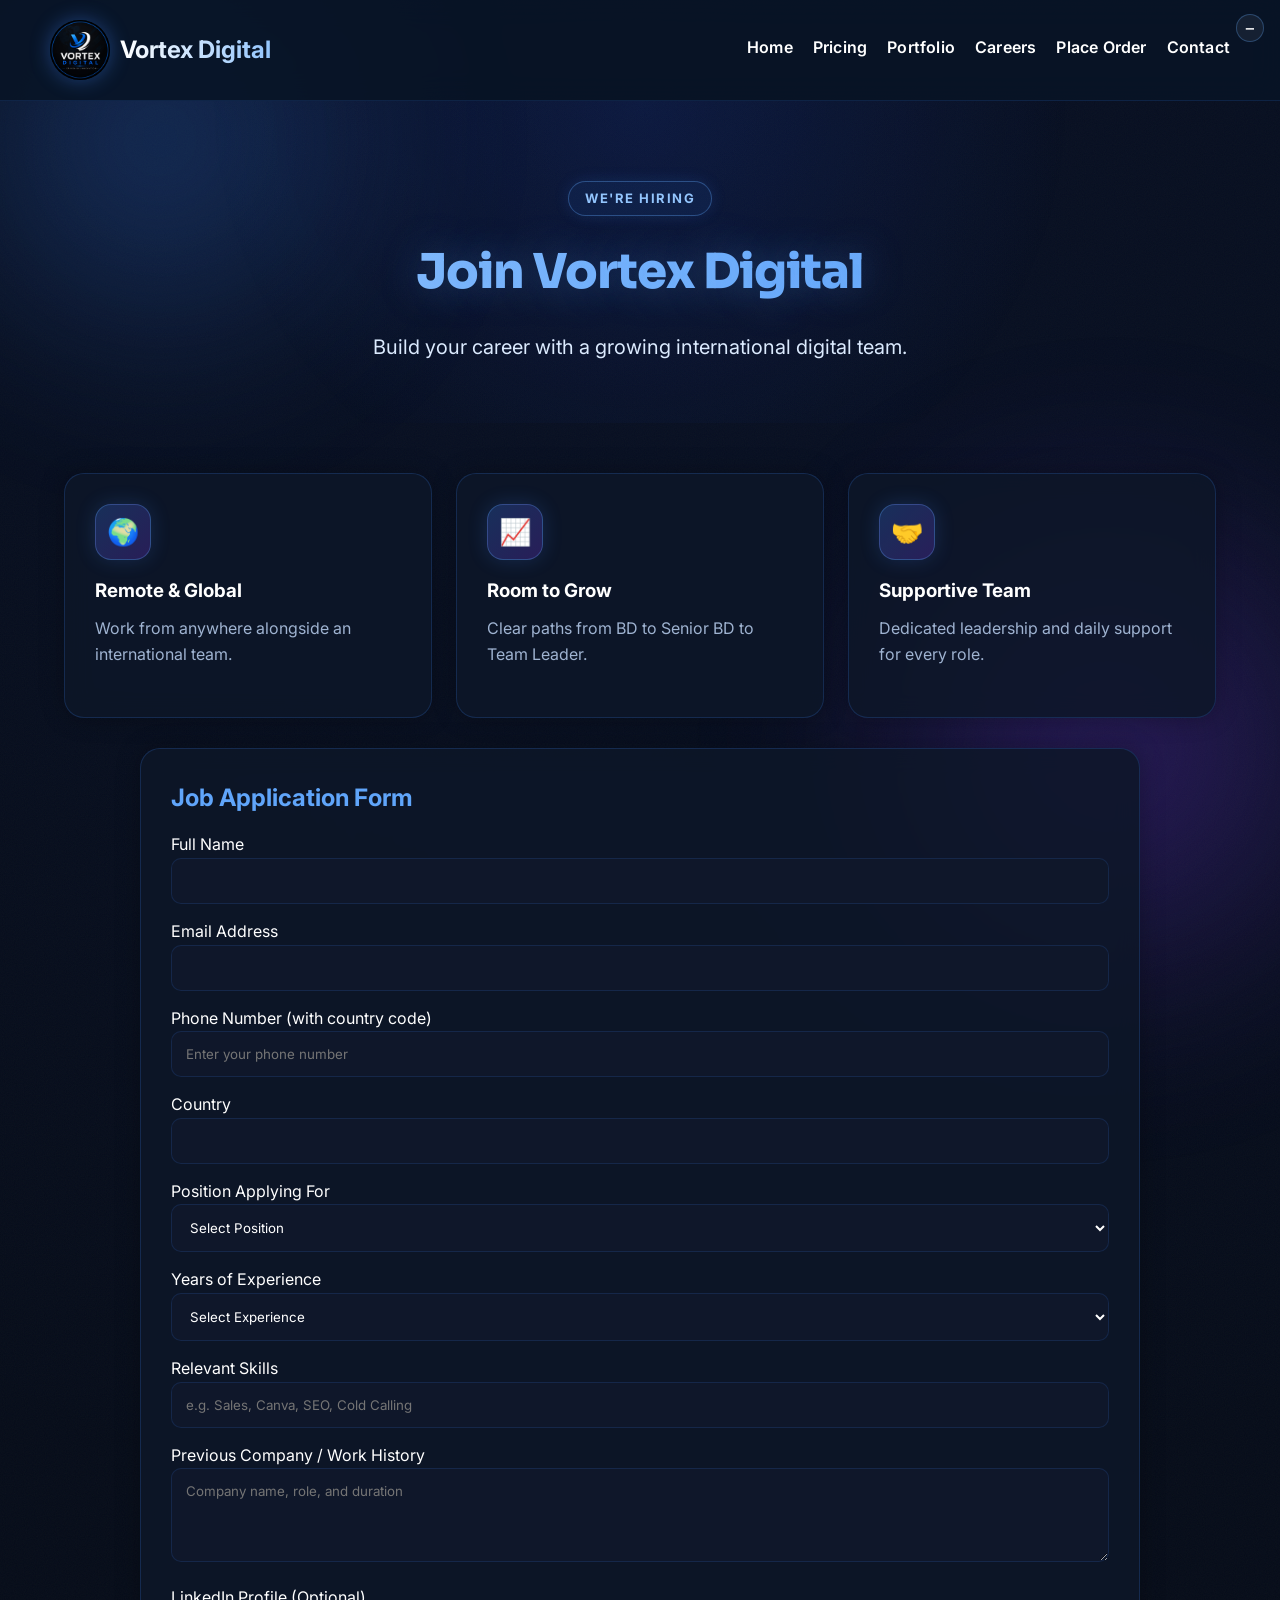
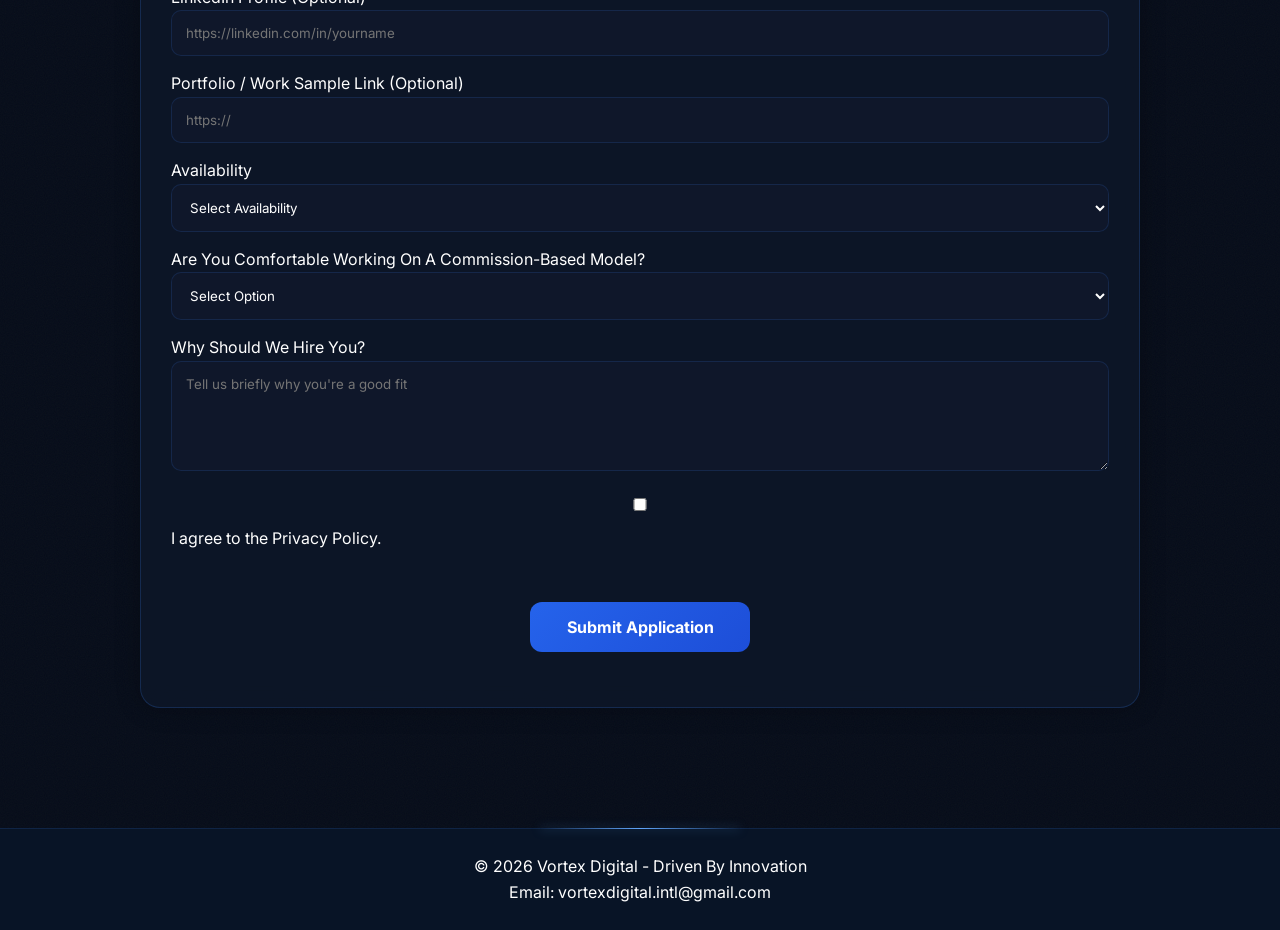
==== commit fc623de3: "Update careers.html" ====
--- a/careers.html
+++ b/careers.html
@@ -20,9 +20,6 @@
 </head>
 
 <body>
-<div class="indep-banner">🇵🇰 Happy Independence Day — Pakistan Zindabad! 🇵🇰</div>
-
-
 <header>
 <div class="logo">
 <img src="logo.png.jpeg" alt="Vortex Digital">
@@ -38,9 +35,6 @@
 <a href="contact.html">Contact</a>
 </nav>
 </header>
-<div class="container">
-<div id="iday-mount"></div>
-</div>
 <section class="hero hero-small">
 <span class="eyebrow">We're Hiring</span>
 <h1>Join Vortex Digital</h1>
@@ -161,6 +155,6 @@
 <p>Email: vortexdigital.intl@gmail.com</p>
 </footer>
 
-<script src="independence-challenge.js" defer></script>
+<script src="site-interactions.js" defer></script>
 </body>
 </html>
--- a/style.css
+++ b/style.css
@@ -661,335 +661,497 @@
 }
 
 
-/* =====================================================================
-   Vortex Digital — Independence Day Challenge (v3 styles)
-   Append this whole block to the end of style.css
-   ===================================================================== */
+/* ===================== Independence Day Challenge ===================== */
 
 .iday-card{
-  position:relative;
-  overflow:hidden;
-  text-align:center;
-  padding:44px 28px;
-  border-radius:24px;
-  background:
-    radial-gradient(circle at top left,#01411C55,transparent 55%),
-    radial-gradient(circle at bottom right,#04382055,transparent 55%),
-    rgba(13,23,41,0.9);
-  border:1px solid rgba(6,95,70,0.4);
-  box-shadow:0 0 40px rgba(6,95,70,0.2);
-  margin:20px 0 40px;
+position:relative;
+overflow:hidden;
+text-align:center;
+padding:44px 28px;
+border-radius:24px;
+background:
+radial-gradient(circle at top left,#01411C55,transparent 55%),
+radial-gradient(circle at bottom right,#04382055,transparent 55%),
+rgba(13,23,41,0.9);
+border:1px solid rgba(6,95,70,0.4);
+box-shadow:0 0 40px rgba(6,95,70,0.2);
+margin:20px 0 40px;
 }
 
 .iday-eyebrow{
-  display:inline-block;
-  font-size:13px;
-  font-weight:800;
-  letter-spacing:1.5px;
-  color:#bbf7d0;
-  padding:6px 18px;
-  border-radius:999px;
-  border:1px solid rgba(187,247,208,0.4);
-  background:rgba(6,95,70,0.25);
-  margin-bottom:16px;
+display:inline-block;
+font-size:14px;
+font-weight:800;
+letter-spacing:1.5px;
+color:#bbf7d0;
+padding:6px 18px;
+border-radius:999px;
+border:1px solid rgba(187,247,208,0.4);
+background:rgba(6,95,70,0.25);
+margin-bottom:16px;
 }
 
 .iday-card h2{
-  font-family:'Sora',Arial,sans-serif;
-  font-size:32px;
-  font-weight:800;
-  color:#ffffff;
-  margin-bottom:10px;
-}
-
-.iday-sub{
-  font-size:17px;
-  color:#bbf7d0;
-  font-weight:700;
-  margin-bottom:8px;
-}
-
-.iday-desc{
-  max-width:520px;
-  margin:0 auto 20px;
-  color:#dbeafe;
-  font-size:14px;
+font-family:'Sora',Arial,sans-serif;
+font-size:34px;
+font-weight:800;
+color:#ffffff;
+margin-bottom:8px;
+}
+
+.iday-card .iday-sub{
+font-size:18px;
+color:#bbf7d0;
+font-weight:700;
+margin-bottom:10px;
+}
+
+.iday-card .iday-desc{
+max-width:600px;
+margin:0 auto 22px;
+color:#dbeafe;
 }
 
 .iday-prize{
-  display:inline-flex;
-  flex-direction:column;
-  align-items:center;
-  gap:2px;
-  padding:12px 30px;
-  border-radius:16px;
-  background:linear-gradient(135deg,#065f46,#047857);
-  color:#ecfdf5;
-  margin-bottom:22px;
-  box-shadow:0 0 20px rgba(4,120,87,0.4);
-}
-.iday-prize-label{
-  font-size:11px;
-  letter-spacing:2px;
-  color:#bbf7d0;
-}
-.iday-prize strong{
-  font-size:26px;
-  font-weight:800;
+display:inline-flex;
+align-items:center;
+gap:10px;
+padding:10px 22px;
+border-radius:999px;
+background:linear-gradient(135deg,#065f46,#047857);
+color:#ecfdf5;
+font-weight:800;
+font-size:15px;
+margin-bottom:22px;
+box-shadow:0 0 20px rgba(4,120,87,0.4);
 }
 
 .btn-gold{
-  display:inline-block;
-  background:linear-gradient(135deg,#f59e0b,#d97706);
-  color:#1a1200;
-  padding:15px 32px;
-  border-radius:12px;
-  font-weight:800;
-  border:none;
-  cursor:pointer;
-  font-size:15px;
-  box-shadow:0 0 25px rgba(245,158,11,0.5);
-  transition:transform 0.25s ease, box-shadow 0.25s ease;
-}
-.btn-gold:hover{ transform:translateY(-3px); box-shadow:0 0 35px rgba(245,158,11,0.7); }
-.btn-gold:active{ transform:translateY(-1px) scale(0.97); }
-.btn-gold:disabled{ opacity:0.6; cursor:not-allowed; transform:none; }
-.iday-full{ width:100%; margin-top:6px; }
+display:inline-block;
+background:linear-gradient(135deg,#f59e0b,#d97706);
+color:#1a1200;
+padding:16px 34px;
+border-radius:12px;
+font-weight:800;
+text-decoration:none;
+border:none;
+cursor:pointer;
+font-size:16px;
+box-shadow:0 0 25px rgba(245,158,11,0.5);
+transition:transform 0.25s ease, box-shadow 0.25s ease;
+}
+.btn-gold:hover{
+transform:translateY(-3px);
+box-shadow:0 0 35px rgba(245,158,11,0.7);
+}
+.btn-gold:active{
+transform:translateY(-1px) scale(0.97);
+}
 
 /* ---- Modal shell ---- */
 .iday-overlay{
-  position:fixed;
-  inset:0;
-  background:rgba(2,6,16,0.9);
-  backdrop-filter:blur(6px);
-  z-index:5000;
-  display:none;
-  align-items:flex-start;
-  justify-content:center;
-  overflow-y:auto;
-  padding:30px 16px;
+position:fixed;
+inset:0;
+background:rgba(2,6,16,0.88);
+backdrop-filter:blur(6px);
+z-index:5000;
+display:none;
+align-items:flex-start;
+justify-content:center;
+overflow-y:auto;
+padding:30px 16px;
 }
 .iday-overlay.open{ display:flex; }
 
 .iday-modal{
-  background:#0a1428;
-  border:1px solid rgba(59,130,246,0.25);
-  border-radius:24px;
-  max-width:600px;
-  width:100%;
-  padding:32px;
-  position:relative;
-  box-shadow:0 0 60px rgba(0,0,0,0.5);
-  animation:fadeInUp 0.35s ease both;
+background:#0a1428;
+border:1px solid rgba(59,130,246,0.25);
+border-radius:24px;
+max-width:640px;
+width:100%;
+padding:30px;
+position:relative;
+box-shadow:0 0 60px rgba(0,0,0,0.5);
+animation:fadeInUp 0.4s ease both;
 }
 
 .iday-close{
-  position:absolute;
-  top:16px;
-  right:16px;
-  width:36px;
-  height:36px;
-  border-radius:50%;
-  background:rgba(255,255,255,0.08);
-  border:none;
-  color:white;
-  font-size:18px;
-  cursor:pointer;
+position:absolute;
+top:16px;
+right:16px;
+width:36px;
+height:36px;
+border-radius:50%;
+background:rgba(255,255,255,0.08);
+border:none;
+color:white;
+font-size:18px;
+cursor:pointer;
+display:flex;
+align-items:center;
+justify-content:center;
 }
 
 .iday-screen{ display:none; }
 .iday-screen.active{ display:block; }
-.iday-center{ text-align:center; }
-
-.iday-modal h2{
-  font-family:'Sora',Arial,sans-serif;
-  font-size:24px;
-  margin:6px 0 10px;
-  color:white;
-}
-.iday-sub-text{ color:#dbeafe; font-size:14px; margin-bottom:16px; }
-
-.iday-rules-list{
-  list-style:none;
-  display:flex;
-  flex-direction:column;
-  gap:10px;
-  margin:16px 0 22px;
-  padding:0;
-}
-.iday-rules-list li{
-  display:flex;
-  align-items:flex-start;
-  gap:10px;
-  font-size:14px;
-  color:#dbeafe;
-}
-.iday-rules-list li::before{ content:"🇵🇰"; flex-shrink:0; }
+
+.iday-rules ul{
+list-style:none;
+display:flex;
+flex-direction:column;
+gap:10px;
+margin:18px 0 24px;
+}
+.iday-rules ul li{
+display:flex;
+align-items:flex-start;
+gap:10px;
+font-size:14px;
+color:#dbeafe;
+}
+.iday-rules ul li::before{
+content:"🇵🇰";
+flex-shrink:0;
+}
 
 .iday-topbar{
-  display:flex;
-  justify-content:space-between;
-  font-size:13px;
-  color:#93c5fd;
-  font-weight:700;
-  margin-bottom:10px;
-}
+display:flex;
+justify-content:space-between;
+align-items:center;
+font-size:13px;
+color:#93c5fd;
+font-weight:700;
+margin-bottom:10px;
+}
+
 .iday-progress-track{
-  width:100%;
-  height:8px;
-  border-radius:999px;
-  background:rgba(255,255,255,0.08);
-  overflow:hidden;
-  margin-bottom:18px;
+width:100%;
+height:8px;
+border-radius:999px;
+background:rgba(255,255,255,0.08);
+overflow:hidden;
+margin-bottom:16px;
 }
 .iday-progress-fill{
-  height:100%;
-  width:0%;
-  border-radius:999px;
-  background:linear-gradient(90deg,#065f46,#22c55e);
-  transition:width 0.3s ease;
-}
+height:100%;
+border-radius:999px;
+background:linear-gradient(90deg,#065f46,#22c55e);
+transition:width 0.3s ease;
+}
+
+.iday-stats-row{
+display:grid;
+grid-template-columns:repeat(4,1fr);
+gap:8px;
+margin-bottom:18px;
+text-align:center;
+}
+.iday-stats-row div{
+background:rgba(255,255,255,0.04);
+border-radius:10px;
+padding:8px 4px;
+font-size:12px;
+color:#9fb3d1;
+}
+.iday-stats-row strong{
+display:block;
+font-size:16px;
+color:white;
+}
+
 .iday-timer{
-  width:56px; height:56px;
-  border-radius:50%;
-  border:3px solid rgba(96,165,250,0.3);
-  display:flex; align-items:center; justify-content:center;
-  font-size:20px; font-weight:800;
-  margin:0 auto 18px;
-  transition:border-color 0.3s ease, color 0.3s ease;
-}
-.iday-timer.warn{ border-color:#ff5c5c; color:#ff5c5c; }
+width:56px;
+height:56px;
+border-radius:50%;
+border:3px solid rgba(96,165,250,0.3);
+display:flex;
+align-items:center;
+justify-content:center;
+font-size:20px;
+font-weight:800;
+margin:0 auto 18px;
+position:relative;
+transition:border-color 0.3s ease, color 0.3s ease;
+}
+.iday-timer.warn{
+border-color:#ff5c5c;
+color:#ff5c5c;
+animation:shake 0.4s ease;
+}
+
 .iday-question{
-  font-size:18px;
-  font-weight:700;
-  text-align:center;
-  margin-bottom:20px;
-  min-height:48px;
-}
+font-size:19px;
+font-weight:700;
+text-align:center;
+margin-bottom:20px;
+min-height:50px;
+}
+
 .iday-options{
-  display:flex;
-  flex-direction:column;
-  gap:12px;
-  margin-bottom:18px;
+display:flex;
+flex-direction:column;
+gap:12px;
+margin-bottom:16px;
 }
 .iday-option{
-  text-align:left;
-  padding:14px 18px;
-  border-radius:12px;
-  border:1px solid rgba(59,130,246,0.25);
-  background:rgba(255,255,255,0.03);
-  color:white;
-  font-size:15px;
-  cursor:pointer;
-  transition:0.2s ease;
-}
-.iday-option:hover{ border-color:#3b82f6; background:rgba(59,130,246,0.08); }
-.iday-option.correct{ border-color:#22c55e; background:rgba(34,197,94,0.15); }
-.iday-option.wrong{ border-color:#ef4444; background:rgba(239,68,68,0.15); }
-.iday-option[disabled]{ cursor:default; opacity:0.75; }
+text-align:left;
+padding:14px 18px;
+border-radius:12px;
+border:1px solid rgba(59,130,246,0.25);
+background:rgba(255,255,255,0.03);
+color:white;
+font-size:15px;
+cursor:pointer;
+transition:0.2s ease;
+}
+.iday-option:hover{
+border-color:#3b82f6;
+background:rgba(59,130,246,0.08);
+}
+.iday-option.correct{
+border-color:#22c55e;
+background:rgba(34,197,94,0.15);
+box-shadow:0 0 15px rgba(34,197,94,0.3);
+}
+.iday-option.wrong{
+border-color:#ef4444;
+background:rgba(239,68,68,0.15);
+box-shadow:0 0 15px rgba(239,68,68,0.3);
+}
+.iday-option[disabled]{
+cursor:default;
+opacity:0.75;
+}
 
 .iday-skip{
-  display:block;
-  margin:0 auto;
-  background:transparent;
-  border:1px solid rgba(255,255,255,0.2);
-  color:#9fb3d1;
-  padding:8px 20px;
-  border-radius:999px;
-  cursor:pointer;
-  font-size:13px;
-}
-
-.iday-resume-note{
-  text-align:center;
-  color:#fbbf24;
-  font-size:13px;
-  font-weight:600;
-  margin-bottom:14px;
-}
-
-.iday-result-score{ text-align:center; margin:8px 0 22px; }
-.iday-big-score{
-  font-family:'Sora',Arial,sans-serif;
-  font-size:48px;
-  font-weight:800;
-  background:linear-gradient(90deg,#93c5fd,#a78bfa);
-  -webkit-background-clip:text;
-  background-clip:text;
-  color:transparent;
-}
-.iday-result-level{ font-size:17px; font-weight:700; color:#bbf7d0; margin-top:6px; }
-
-.iday-stats-row{
-  display:grid;
-  grid-template-columns:repeat(4,1fr);
-  gap:8px;
-  margin-bottom:20px;
-  text-align:center;
-}
-.iday-stats-row div{
-  background:rgba(255,255,255,0.04);
-  border-radius:10px;
-  padding:10px 4px;
-  font-size:12px;
-  color:#9fb3d1;
-}
-.iday-stats-row strong{ display:block; font-size:16px; color:white; }
+display:block;
+margin:0 auto;
+background:transparent;
+border:1px solid rgba(255,255,255,0.2);
+color:#9fb3d1;
+padding:8px 20px;
+border-radius:999px;
+cursor:pointer;
+font-size:13px;
+}
+
+.iday-result-score{
+text-align:center;
+margin:10px 0 24px;
+}
+.iday-result-score .big-score{
+font-family:'Sora',Arial,sans-serif;
+font-size:52px;
+font-weight:800;
+background:linear-gradient(90deg,#93c5fd,#a78bfa);
+-webkit-background-clip:text;
+background-clip:text;
+color:transparent;
+}
+.iday-result-level{
+font-size:18px;
+font-weight:700;
+color:#bbf7d0;
+margin-top:6px;
+}
 
 .iday-form label{
-  display:block;
-  font-size:13px;
-  margin-top:14px;
-  margin-bottom:5px;
-  opacity:0.85;
-  color:#dbeafe;
+display:block;
+font-size:13px;
+margin-top:14px;
+margin-bottom:5px;
+opacity:0.85;
 }
 .iday-form input,
-.iday-form select,
 .iday-form textarea{
-  width:100%;
-  padding:12px;
-  border-radius:10px;
-  border:1px solid rgba(59,130,246,0.2);
-  background:#0f172a;
-  color:white;
-}
-.iday-char-counter{ display:block; text-align:right; font-size:11px; color:#9fb3d1; margin-top:4px; }
+width:100%;
+padding:12px;
+border-radius:10px;
+border:1px solid rgba(59,130,246,0.2);
+background:#0f172a;
+color:white;
+}
 .iday-consent{
-  display:flex;
-  align-items:flex-start;
-  gap:10px;
-  margin:16px 0;
-  font-size:13px;
-  color:#dbeafe;
+display:flex;
+align-items:flex-start;
+gap:10px;
+margin:18px 0;
+font-size:13px;
+color:#dbeafe;
 }
 .iday-consent input{ margin-top:3px; width:auto; }
 
-.iday-success-badge{
-  width:70px; height:70px;
-  border-radius:50%;
-  background:linear-gradient(135deg,#22c55e,#16a34a);
-  display:flex; align-items:center; justify-content:center;
-  font-size:32px;
-  margin:0 auto 16px;
-  box-shadow:0 0 30px rgba(34,197,94,0.4);
-}
-
-#iday-submit-status{ text-align:center; margin-top:14px; font-weight:700; font-size:14px; }
-
-@media(max-width:600px){
-  .iday-modal{ padding:22px; }
-  .iday-card{ padding:34px 18px; }
-  .iday-card h2{ font-size:26px; }
-  .iday-stats-row{ grid-template-columns:repeat(2,1fr); }
-}
-
-/* =====================================================================
-   MOBILE RESPONSIVE FIXES — this block was missing, causing the
-   desktop layout to render on phones (nav overflowing right side,
-   content squeezed to the left half of the screen).
-   Paste this at the very end of style.css.
-   ===================================================================== */
+.iday-entryid{
+text-align:center;
+font-family:monospace;
+font-size:15px;
+color:#93c5fd;
+background:rgba(59,130,246,0.1);
+border:1px dashed rgba(96,165,250,0.4);
+border-radius:10px;
+padding:10px;
+margin:14px 0;
+}
+
+.iday-wall{
+display:flex;
+flex-direction:column;
+gap:12px;
+max-height:220px;
+overflow-y:auto;
+margin-top:10px;
+}
+.iday-wall-item{
+background:rgba(255,255,255,0.03);
+border:1px solid rgba(59,130,246,0.15);
+border-radius:12px;
+padding:12px 14px;
+font-size:13px;
+}
+.iday-wall-item strong{ color:#93c5fd; }
+.iday-wall-tag{
+font-size:10px;
+color:#9fb3d1;
+text-transform:uppercase;
+letter-spacing:0.5px;
+}
+
+.iday-already{
+text-align:center;
+padding:20px 10px;
+}
+
+/* ---- Confetti ---- */
+.iday-confetti-piece{
+position:fixed;
+top:-10px;
+width:8px;
+height:14px;
+z-index:6000;
+pointer-events:none;
+animation:confettiFall linear forwards;
+}
+@keyframes confettiFall{
+to{ transform:translateY(105vh) rotate(720deg); opacity:0.9; }
+}
+
+
+.iday-view-btn{
+background:transparent;
+border:1px solid rgba(187,247,208,0.35);
+color:#bbf7d0;
+padding:9px 20px;
+border-radius:999px;
+font-size:13px;
+font-weight:600;
+cursor:pointer;
+transition:0.2s ease;
+}
+.iday-view-btn:hover{
+background:rgba(6,95,70,0.2);
+border-color:#22c55e;
+}
+
+/* ===================== Winners announcement ===================== */
+.iday-winners-grid{
+display:grid;
+grid-template-columns:repeat(auto-fit,minmax(200px,1fr));
+gap:14px;
+margin-top:24px;
+max-width:800px;
+margin-left:auto;
+margin-right:auto;
+}
+
+.iday-winner-item{
+background:linear-gradient(135deg,rgba(245,158,11,0.12),rgba(6,95,70,0.12));
+border:1px solid rgba(245,158,11,0.35);
+border-radius:14px;
+padding:16px 14px;
+font-weight:700;
+font-size:15px;
+color:#fde68a;
+text-align:center;
+box-shadow:0 0 15px rgba(245,158,11,0.15);
+transition:transform 0.25s ease, box-shadow 0.25s ease;
+}
+
+.iday-winner-item:hover{
+transform:translateY(-3px);
+box-shadow:0 0 25px rgba(245,158,11,0.3);
+}
+
+/* ===================== Header controls (minimize / scroll-hide / reveal) ===================== */
+.site-header{
+transition:transform 0.35s cubic-bezier(0.4,0,0.2,1);
+position:relative;
+}
+.site-header.header-hidden{
+transform:translateY(-100%);
+}
+
+.header-minimize-btn{
+position:absolute;
+top:14px;
+right:16px;
+width:28px;
+height:28px;
+border-radius:50%;
+border:1px solid rgba(96,165,250,0.3);
+background:rgba(255,255,255,0.06);
+color:white;
+font-size:18px;
+line-height:1;
+cursor:pointer;
+display:flex;
+align-items:center;
+justify-content:center;
+z-index:1000;
+transition:background 0.2s ease;
+}
+.header-minimize-btn:hover{
+background:rgba(59,130,246,0.25);
+}
+
+.header-reveal-btn{
+position:fixed;
+top:10px;
+right:16px;
+z-index:1001;
+width:40px;
+height:40px;
+border-radius:50%;
+border:1px solid rgba(96,165,250,0.35);
+background:rgba(8,20,38,0.9);
+backdrop-filter:blur(10px);
+color:white;
+font-size:16px;
+cursor:pointer;
+display:none;
+align-items:center;
+justify-content:center;
+box-shadow:0 0 20px rgba(59,130,246,0.35);
+animation:fadeIn 0.3s ease both;
+}
+.header-reveal-btn.show{
+display:flex;
+}
+
+/* ===================== Scroll-reveal ===================== */
+.reveal-on-scroll{
+opacity:0;
+transform:translateY(28px);
+transition:opacity 0.6s ease, transform 0.6s cubic-bezier(0.22,1,0.36,1);
+}
+.reveal-on-scroll.in-view{
+opacity:1;
+transform:translateY(0);
+}
+
+.card{
+will-change:transform;
+transition:transform 0.25s ease, box-shadow 0.25s ease, opacity 0.6s ease;
+}
 
 @media(max-width:768px){
 header{
@@ -1062,4 +1224,4 @@
 .container{
 width:95%;
 }
-}+}
